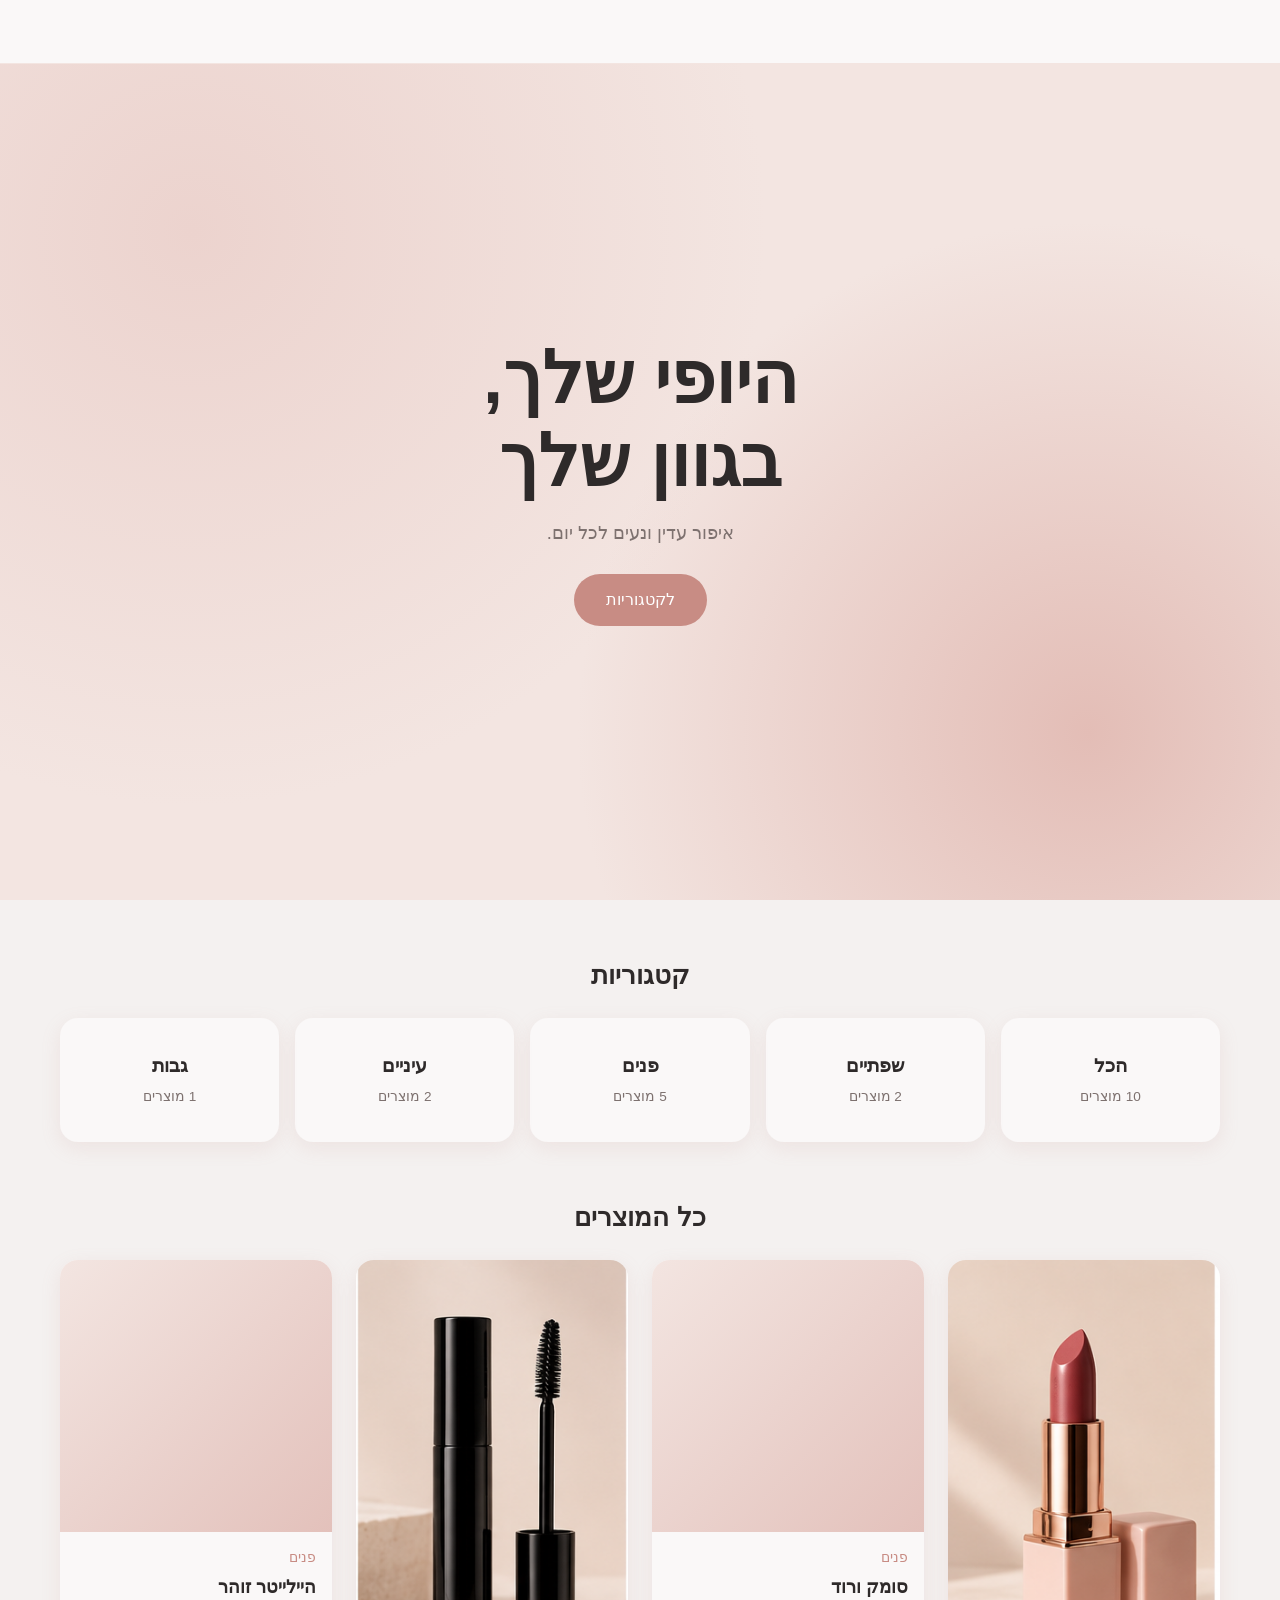
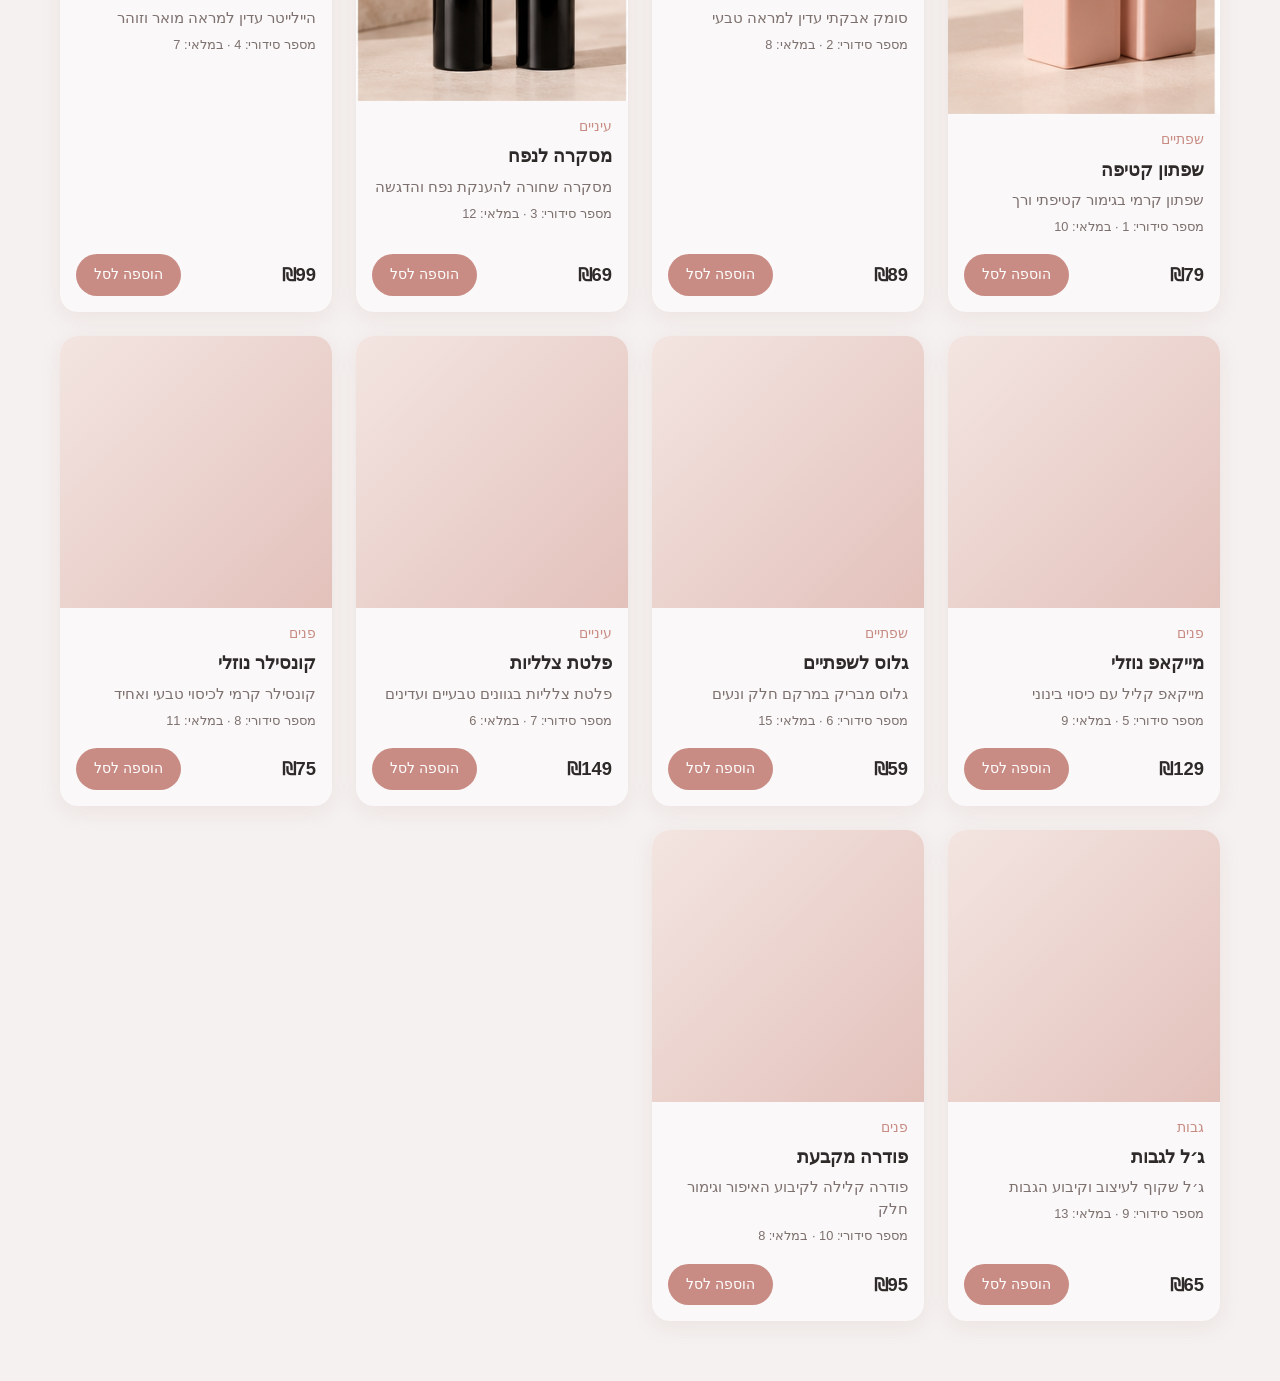
==== index.html @ 05d3154e "add home page" ====
<!DOCTYPE html>
<html lang="he" dir="rtl">
<head>
  <meta charset="UTF-8">
  <meta name="viewport" content="width=device-width, initial-scale=1">
  <title>חנות האיפור</title>
  <link rel="stylesheet" href="style.css">
</head>
<body>
  <!-- החלק העליון (header) הוא של מור – זה רק מקום שמור -->
  <header id="top-bar"></header>

  <!-- מסך הפתיחה: תופס את כל המסך בכניסה -->
  <section class="hero">
    <div class="hero-text">
      <h1>היופי שלך,<br>בגוון שלך</h1>
      <p>איפור עדין ונעים לכל יום.</p>
      <a href="#categories" class="hero-btn">לקטגוריות</a>
    </div>
  </section>

  <main>
    <!-- הקטגוריות נוצרות אוטומטית מהמוצרים ב-data.js -->
    <section id="categories">
      <h2 class="section-title">קטגוריות</h2>
      <div id="category-list" class="categories"></div>
    </section>

    <section id="shop">
      <h2 class="section-title" id="shop-title">כל המוצרים</h2>
      <div id="products" class="grid"></div>
    </section>
  </main>

  <script src="data.js"></script>
  <script src="catalog.js"></script>
</body>
</html>
---- style.css ----
:root {
  --bg: #f4f1f0;
  --card: #faf8f8;
  --pink-soft: #f3e5e1;
  --pink: #e3c1bb;
  --pink-deep: #c88c84;
  --text: #2e2a2a;
  --muted: #7d716f;
}

* { box-sizing: border-box; }

body {
  margin: 0;
  background: var(--bg);
  color: var(--text);
  font-family: "Segoe UI", Tahoma, sans-serif;
  line-height: 1.5;
}

#top-bar { min-height: 64px; background: var(--card); border-bottom: 1px solid var(--pink-soft); }

main { max-width: 1200px; margin: 0 auto; padding: 0 20px 60px; }


.grid {
  display: grid;
  grid-template-columns: repeat(auto-fill, minmax(240px, 1fr));
  gap: 24px;
}

.card {
  background: var(--card);
  border-radius: 18px;
  overflow: hidden;
  display: flex;
  flex-direction: column;
  box-shadow: 0 6px 20px rgba(200, 140, 132, 0.14);
}

.card-image {
  aspect-ratio: 1 / 1;
  background: var(--pink-soft);
}
.card-image img { width: 100%; height: 100%; object-fit: cover; display: block; }
.card-image.no-image { background: linear-gradient(135deg, var(--pink-soft), var(--pink)); }

.card-body { padding: 16px; display: flex; flex-direction: column; gap: 6px; flex: 1; }
.category { color: var(--pink-deep); font-size: 0.85rem; }
.card h2 { font-size: 1.1rem; margin: 0; font-weight: 600; }
.description { margin: 0; color: var(--muted); font-size: 0.92rem; }
.meta { margin: 0; color: var(--muted); font-size: 0.8rem; }

.card-footer {
  margin-top: auto;
  padding-top: 12px;
  display: flex;
  align-items: center;
  justify-content: space-between;
  gap: 8px;
}
.price { font-size: 1.15rem; font-weight: 600; }

.add-btn {
  background: var(--pink-deep);
  color: #fff;
  border: none;
  border-radius: 999px;
  padding: 10px 18px;
  font: inherit;
  font-size: 0.9rem;
  cursor: pointer;
  transition: background 0.2s;
}
.add-btn:hover { background: #b57a72; }
.add-btn:focus-visible { outline: 3px solid var(--pink); outline-offset: 2px; }

html { scroll-behavior: smooth; }

/* מסך פתיחה */
.hero {
  min-height: calc(100svh - 64px);
  display: flex;
  align-items: center;
  justify-content: center;
  text-align: center;
  padding: 40px 20px;
  background:
    radial-gradient(circle at 15% 20%, #ecd3ce 0, transparent 45%),
    radial-gradient(circle at 85% 80%, #e3bdb6 0, transparent 40%),
    var(--pink-soft);
}
.hero h1 { font-size: clamp(2.4rem, 7vw, 4.5rem); font-weight: 600; line-height: 1.15; margin: 0 0 16px; }
.hero p { color: var(--muted); font-size: 1.15rem; margin: 0 0 28px; }
.hero-btn {
  display: inline-block;
  background: var(--pink-deep);
  color: #fff;
  text-decoration: none;
  padding: 14px 32px;
  border-radius: 999px;
  transition: background 0.2s;
}
.hero-btn:hover { background: #b57a72; }
.hero-btn:focus-visible { outline: 3px solid var(--pink); outline-offset: 3px; }

/* קטגוריות */
.section-title { font-size: 1.6rem; font-weight: 600; text-align: center; margin: 56px 0 24px; }

.categories {
  display: grid;
  grid-template-columns: repeat(auto-fit, minmax(150px, 1fr));
  gap: 16px;
}
.category-tile {
  font: inherit;
  color: var(--text);
  background: var(--card);
  border: 2px solid transparent;
  border-radius: 18px;
  padding: 32px 16px;
  cursor: pointer;
  display: flex;
  flex-direction: column;
  gap: 6px;
  align-items: center;
  box-shadow: 0 6px 20px rgba(200, 140, 132, 0.14);
  transition: border-color 0.2s;
}
.category-tile:hover, .category-tile.active { border-color: var(--pink); }
.category-tile:focus-visible { outline: 3px solid var(--pink); outline-offset: 2px; }
.tile-name { font-size: 1.2rem; font-weight: 600; }
.tile-count { color: var(--muted); font-size: 0.85rem; }

#shop { scroll-margin-top: 16px; }

/* תנועה */
.hero-text { will-change: opacity, transform; }

.category-tile.reveal {
  opacity: 0;
  transform: translateY(28px);
  transition: opacity 0.6s ease, transform 0.6s ease, border-color 0.2s;
}
.category-tile.reveal.visible { opacity: 1; transform: none; }

@media (prefers-reduced-motion: reduce) {
  html { scroll-behavior: auto; }
}
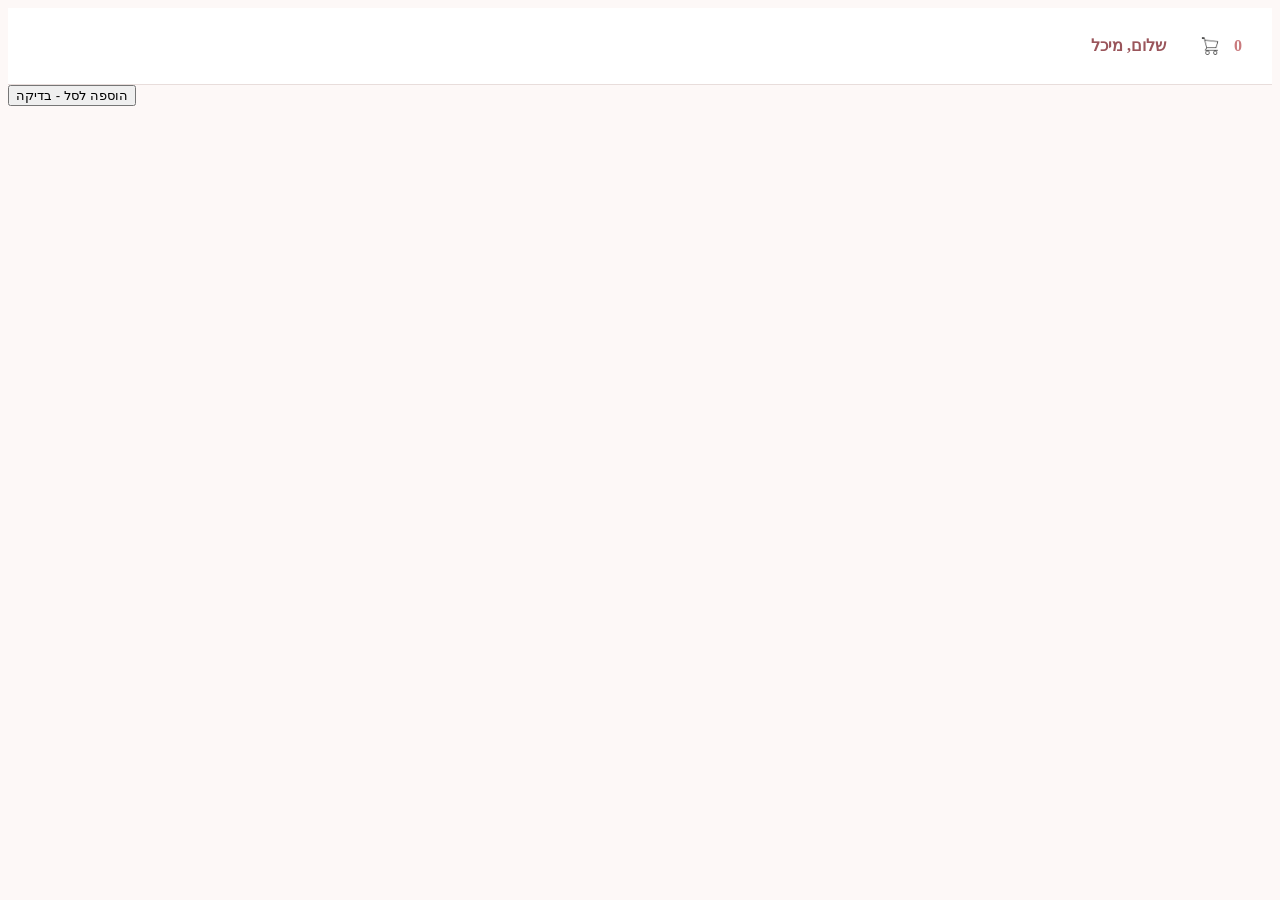
==== commit cb9f150a: "add cart functionality and header desing" ====
--- a/index.html
+++ b/index.html
@@ -1,38 +1,28 @@
 <!DOCTYPE html>
-<html lang="he" dir="rtl">
-<head>
-  <meta charset="UTF-8">
-  <meta name="viewport" content="width=device-width, initial-scale=1">
-  <title>חנות האיפור</title>
-  <link rel="stylesheet" href="style.css">
-</head>
-<body>
-  <!-- החלק העליון (header) הוא של מור – זה רק מקום שמור -->
-  <header id="top-bar"></header>
+<html lang="he">
+    <head>
+        <meta charset="UTF-8">
+        <title>Online shop</title>
+        <link rel="stylesheet" href="style.css">
+    </head>
 
-  <!-- מסך הפתיחה: תופס את כל המסך בכניסה -->
-  <section class="hero">
-    <div class="hero-text">
-      <h1>היופי שלך,<br>בגוון שלך</h1>
-      <p>איפור עדין ונעים לכל יום.</p>
-      <a href="#categories" class="hero-btn">לקטגוריות</a>
-    </div>
-  </section>
+    <body>
+        
+        <header class="top-header">
+            <div class="header-actions">
+            <h2 id="username"> שלום, מיכל </h2>
+            <a href="cart.html" class="cart-link">
+                <img src="cart-icon.png.JPG" alt="cart" class="cart-icon">
+            
+                <span id="cart-count">0</span>
 
-  <main>
-    <!-- הקטגוריות נוצרות אוטומטית מהמוצרים ב-data.js -->
-    <section id="categories">
-      <h2 class="section-title">קטגוריות</h2>
-      <div id="category-list" class="categories"></div>
-    </section>
-
-    <section id="shop">
-      <h2 class="section-title" id="shop-title">כל המוצרים</h2>
-      <div id="products" class="grid"></div>
-    </section>
-  </main>
-
-  <script src="data.js"></script>
-  <script src="catalog.js"></script>
-</body>
-</html>+            </a>
+            </div>
+        </header>
+        <button onclick="addToCart(1)">הוספה לסל - בדיקה </button>
+        <script src="data.js"></script>
+        <script src="products.js"></script>
+       
+    </body>
+   </html>
+   
--- a/style.css
+++ b/style.css
@@ -1,149 +1,40 @@
-:root {
-  --bg: #f4f1f0;
-  --card: #faf8f8;
-  --pink-soft: #f3e5e1;
-  --pink: #e3c1bb;
-  --pink-deep: #c88c84;
-  --text: #2e2a2a;
-  --muted: #7d716f;
+body {
+    background-color: #FDF8F7;
+    color: #3F3031;
+}
+.top-header {
+    background-color: #FFFFFF;
+    border-bottom: 1px solid #E8DDDB;
+    display: flex;
+    align-items: center;
+    padding: 15px 30px;
+    justify-content: flex-end;
+
 }
 
-* { box-sizing: border-box; }
+#username {
+    color: #9A555B;
+    font-size: 16px;
+}
+.cart-link {
+    color: #C97A7D;
+    text-decoration: none;
+    display: flex;
+    align-items: center;
+    gap: 5px;
+}
+.cart-icon {
+    width: 38px;
+    height: 38px;
+    object-fit: contain;
 
-body {
-  margin: 0;
-  background: var(--bg);
-  color: var(--text);
-  font-family: "Segoe UI", Tahoma, sans-serif;
-  line-height: 1.5;
 }
-
-#top-bar { min-height: 64px; background: var(--card); border-bottom: 1px solid var(--pink-soft); }
-
-main { max-width: 1200px; margin: 0 auto; padding: 0 20px 60px; }
-
-
-.grid {
-  display: grid;
-  grid-template-columns: repeat(auto-fill, minmax(240px, 1fr));
-  gap: 24px;
+#cart-count{
+    color: #C97A7D;
+    font-weight: bold;
 }
-
-.card {
-  background: var(--card);
-  border-radius: 18px;
-  overflow: hidden;
-  display: flex;
-  flex-direction: column;
-  box-shadow: 0 6px 20px rgba(200, 140, 132, 0.14);
-}
-
-.card-image {
-  aspect-ratio: 1 / 1;
-  background: var(--pink-soft);
-}
-.card-image img { width: 100%; height: 100%; object-fit: cover; display: block; }
-.card-image.no-image { background: linear-gradient(135deg, var(--pink-soft), var(--pink)); }
-
-.card-body { padding: 16px; display: flex; flex-direction: column; gap: 6px; flex: 1; }
-.category { color: var(--pink-deep); font-size: 0.85rem; }
-.card h2 { font-size: 1.1rem; margin: 0; font-weight: 600; }
-.description { margin: 0; color: var(--muted); font-size: 0.92rem; }
-.meta { margin: 0; color: var(--muted); font-size: 0.8rem; }
-
-.card-footer {
-  margin-top: auto;
-  padding-top: 12px;
-  display: flex;
-  align-items: center;
-  justify-content: space-between;
-  gap: 8px;
-}
-.price { font-size: 1.15rem; font-weight: 600; }
-
-.add-btn {
-  background: var(--pink-deep);
-  color: #fff;
-  border: none;
-  border-radius: 999px;
-  padding: 10px 18px;
-  font: inherit;
-  font-size: 0.9rem;
-  cursor: pointer;
-  transition: background 0.2s;
-}
-.add-btn:hover { background: #b57a72; }
-.add-btn:focus-visible { outline: 3px solid var(--pink); outline-offset: 2px; }
-
-html { scroll-behavior: smooth; }
-
-/* מסך פתיחה */
-.hero {
-  min-height: calc(100svh - 64px);
-  display: flex;
-  align-items: center;
-  justify-content: center;
-  text-align: center;
-  padding: 40px 20px;
-  background:
-    radial-gradient(circle at 15% 20%, #ecd3ce 0, transparent 45%),
-    radial-gradient(circle at 85% 80%, #e3bdb6 0, transparent 40%),
-    var(--pink-soft);
-}
-.hero h1 { font-size: clamp(2.4rem, 7vw, 4.5rem); font-weight: 600; line-height: 1.15; margin: 0 0 16px; }
-.hero p { color: var(--muted); font-size: 1.15rem; margin: 0 0 28px; }
-.hero-btn {
-  display: inline-block;
-  background: var(--pink-deep);
-  color: #fff;
-  text-decoration: none;
-  padding: 14px 32px;
-  border-radius: 999px;
-  transition: background 0.2s;
-}
-.hero-btn:hover { background: #b57a72; }
-.hero-btn:focus-visible { outline: 3px solid var(--pink); outline-offset: 3px; }
-
-/* קטגוריות */
-.section-title { font-size: 1.6rem; font-weight: 600; text-align: center; margin: 56px 0 24px; }
-
-.categories {
-  display: grid;
-  grid-template-columns: repeat(auto-fit, minmax(150px, 1fr));
-  gap: 16px;
-}
-.category-tile {
-  font: inherit;
-  color: var(--text);
-  background: var(--card);
-  border: 2px solid transparent;
-  border-radius: 18px;
-  padding: 32px 16px;
-  cursor: pointer;
-  display: flex;
-  flex-direction: column;
-  gap: 6px;
-  align-items: center;
-  box-shadow: 0 6px 20px rgba(200, 140, 132, 0.14);
-  transition: border-color 0.2s;
-}
-.category-tile:hover, .category-tile.active { border-color: var(--pink); }
-.category-tile:focus-visible { outline: 3px solid var(--pink); outline-offset: 2px; }
-.tile-name { font-size: 1.2rem; font-weight: 600; }
-.tile-count { color: var(--muted); font-size: 0.85rem; }
-
-#shop { scroll-margin-top: 16px; }
-
-/* תנועה */
-.hero-text { will-change: opacity, transform; }
-
-.category-tile.reveal {
-  opacity: 0;
-  transform: translateY(28px);
-  transition: opacity 0.6s ease, transform 0.6s ease, border-color 0.2s;
-}
-.category-tile.reveal.visible { opacity: 1; transform: none; }
-
-@media (prefers-reduced-motion: reduce) {
-  html { scroll-behavior: auto; }
+.header-actions {
+    display: flex;
+    align-items: center;
+    gap: 25px;
 }
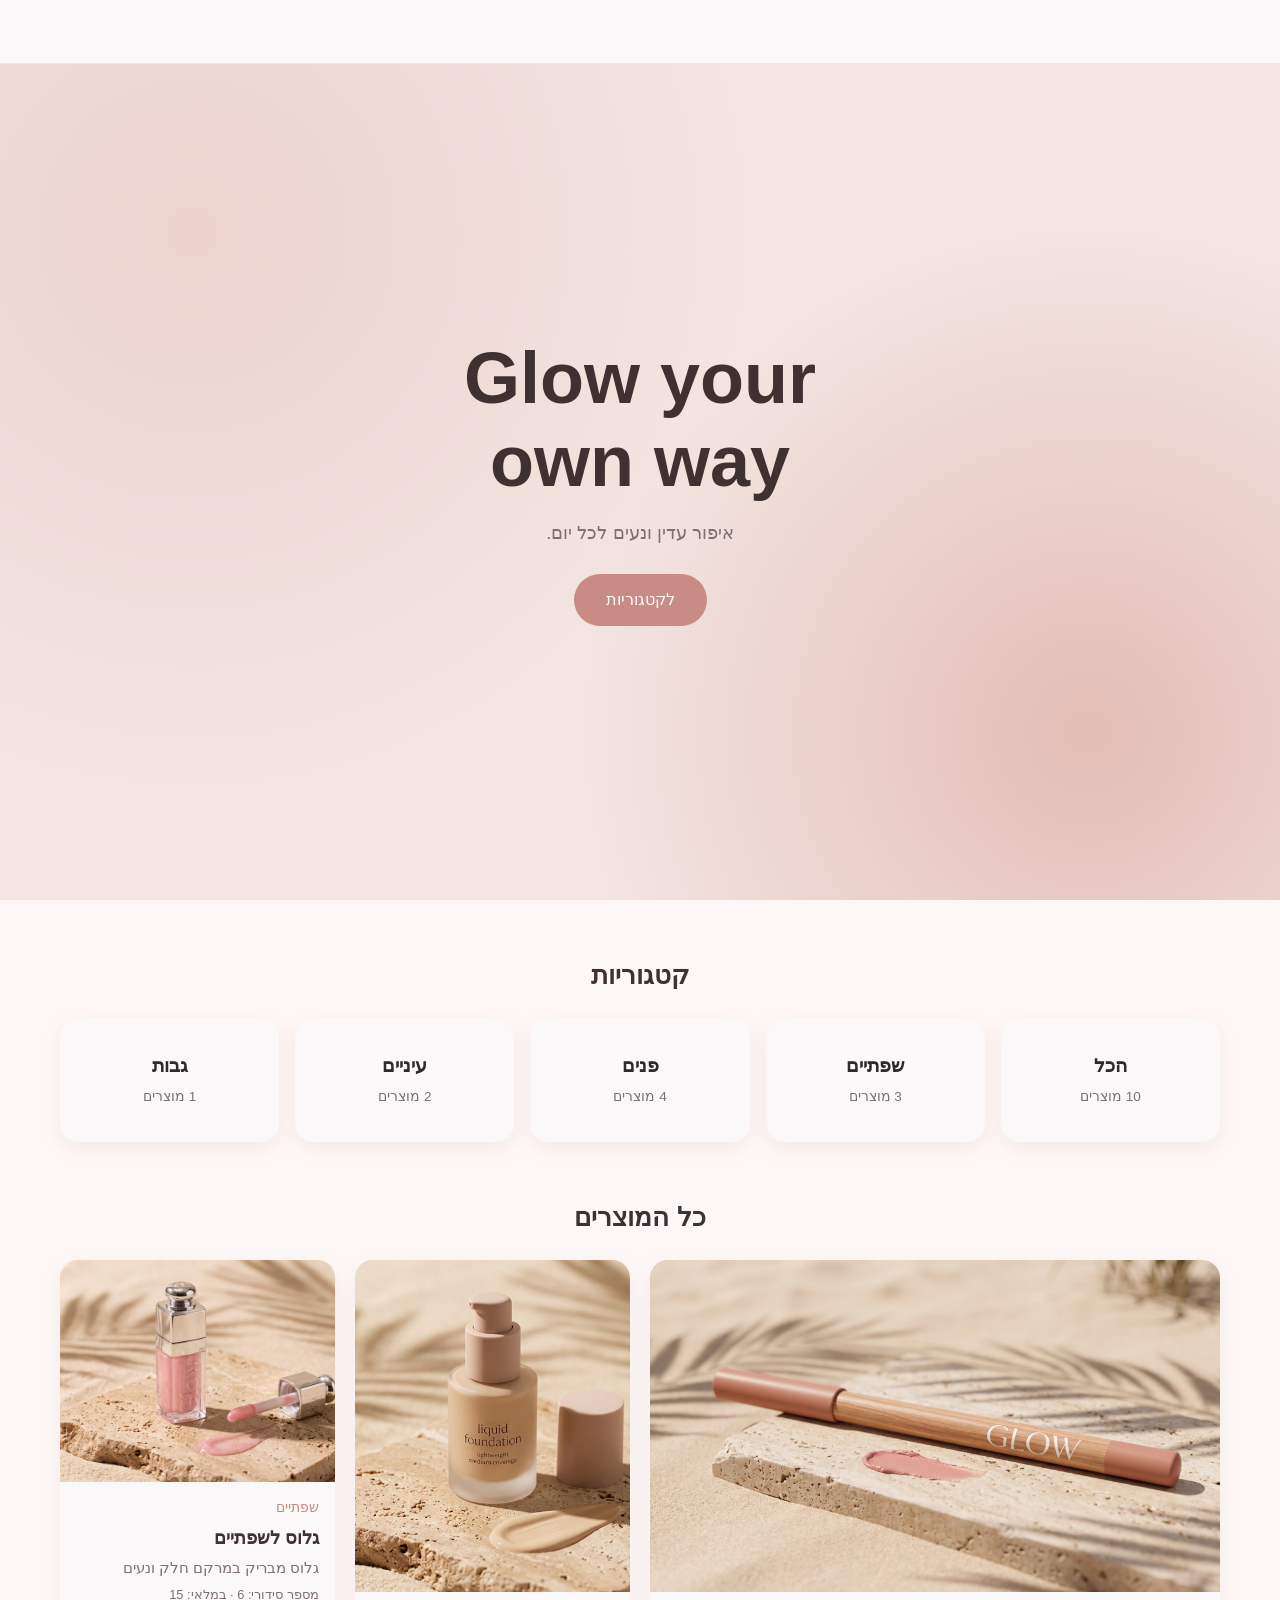
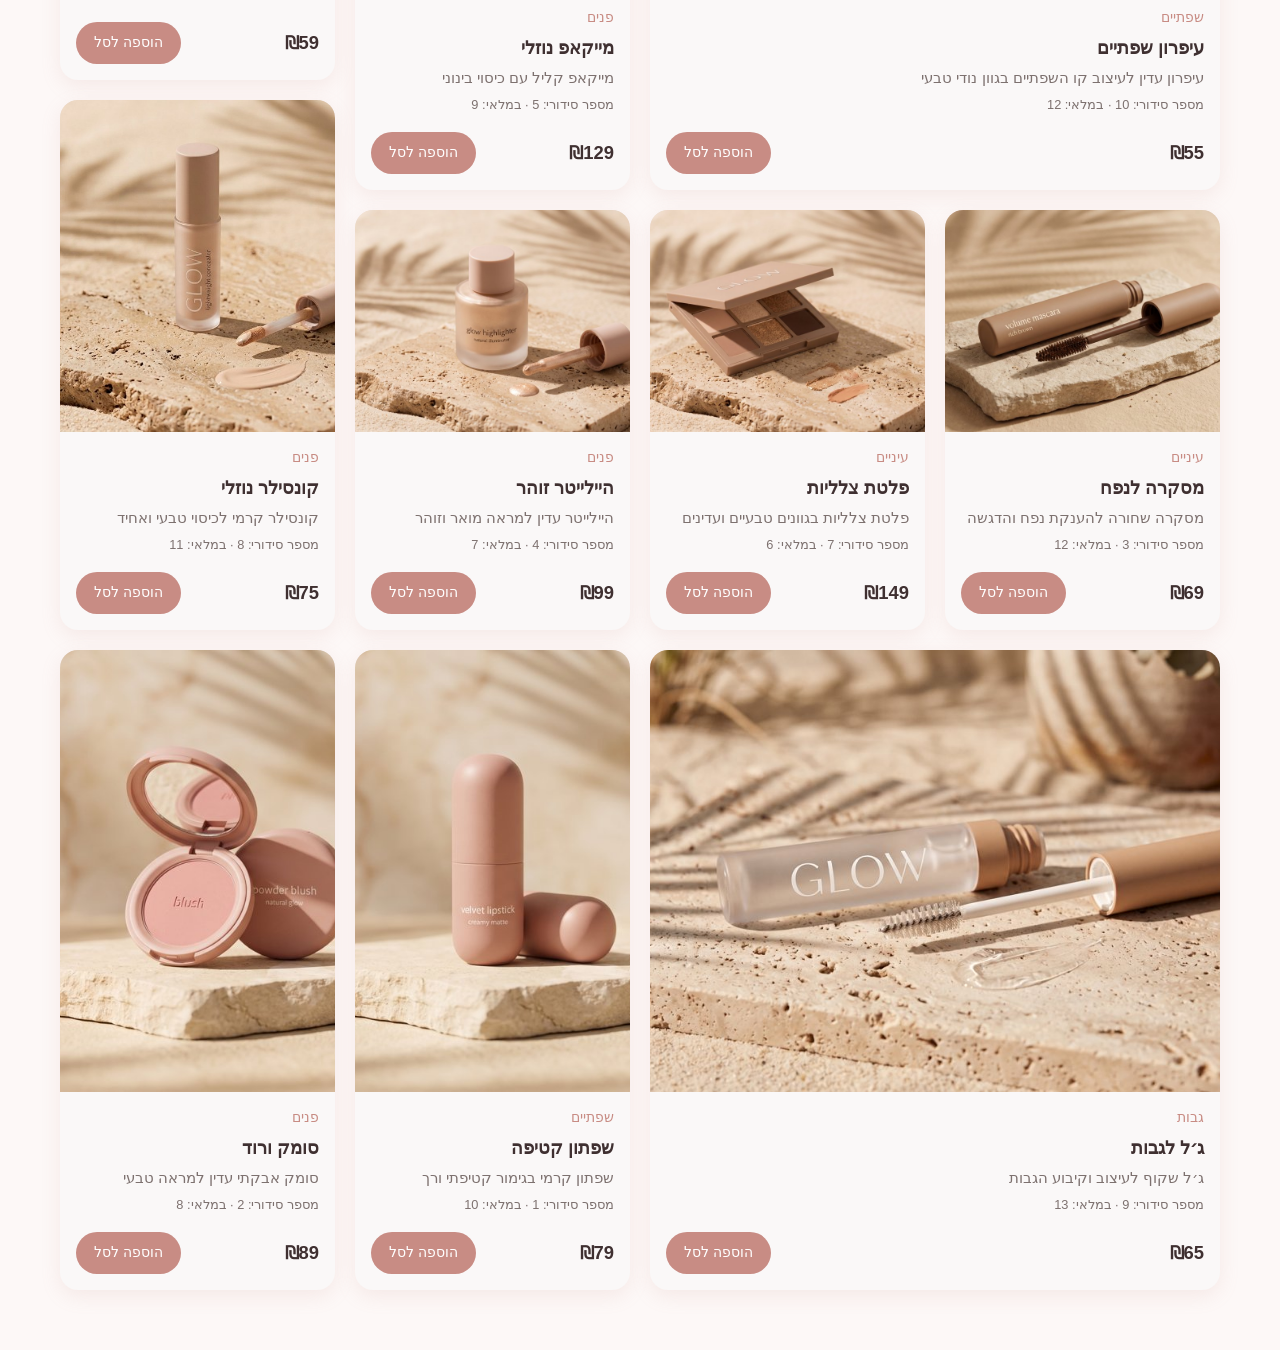
==== commit 43e43829: "shani" ====
--- a/index.html
+++ b/index.html
@@ -1,28 +1,38 @@
 <!DOCTYPE html>
-<html lang="he">
-    <head>
-        <meta charset="UTF-8">
-        <title>Online shop</title>
-        <link rel="stylesheet" href="style.css">
-    </head>
+<html lang="he" dir="rtl">
+<head>
+  <meta charset="UTF-8">
+  <meta name="viewport" content="width=device-width, initial-scale=1">
+  <title>חנות האיפור</title>
+  <link rel="stylesheet" href="style.css">
+</head>
+<body>
+  <!-- החלק העליון (header) הוא של מור – זה רק מקום שמור -->
+  <header id="top-bar"></header>
 
-    <body>
-        
-        <header class="top-header">
-            <div class="header-actions">
-            <h2 id="username"> שלום, מיכל </h2>
-            <a href="cart.html" class="cart-link">
-                <img src="cart-icon.png.JPG" alt="cart" class="cart-icon">
-            
-                <span id="cart-count">0</span>
+  <!-- מסך הפתיחה: תופס את כל המסך בכניסה -->
+  <section class="hero">
+    <div class="hero-text">
+      <h1 lang="en" dir="ltr">Glow your<br>own way</h1>
+      <p>איפור עדין ונעים לכל יום.</p>
+      <a href="#categories" class="hero-btn">לקטגוריות</a>
+    </div>
+  </section>
 
-            </a>
-            </div>
-        </header>
-        <button onclick="addToCart(1)">הוספה לסל - בדיקה </button>
-        <script src="data.js"></script>
-        <script src="products.js"></script>
-       
-    </body>
-   </html>
-   +  <main>
+    <!-- הקטגוריות נוצרות אוטומטית מהמוצרים ב-data.js -->
+    <section id="categories">
+      <h2 class="section-title">קטגוריות</h2>
+      <div id="category-list" class="categories"></div>
+    </section>
+
+    <section id="shop">
+      <h2 class="section-title" id="shop-title">כל המוצרים</h2>
+      <div id="products" class="grid"></div>
+    </section>
+  </main>
+
+  <script src="data.js"></script>
+  <script src="catalog.js"></script>
+</body>
+</html>
--- a/style.css
+++ b/style.css
@@ -1,3 +1,210 @@
+:root {
+  --bg: #f4f1f0;
+  --card: #faf8f8;
+  --pink-soft: #f3e5e1;
+  --pink: #e3c1bb;
+  --pink-deep: #c88c84;
+  --text: #2e2a2a;
+  --muted: #7d716f;
+}
+
+* { box-sizing: border-box; }
+
+body {
+  margin: 0;
+  background: var(--bg);
+  color: var(--text);
+  font-family: "Segoe UI", Tahoma, sans-serif;
+  line-height: 1.5;
+}
+
+#top-bar { min-height: 64px; background: var(--card); border-bottom: 1px solid var(--pink-soft); }
+
+main { max-width: 1200px; margin: 0 auto; padding: 0 20px 60px; }
+
+
+.grid {
+  display: grid;
+  grid-template-columns: repeat(auto-fill, minmax(240px, 1fr));
+  gap: 24px;
+}
+
+.card {
+  background: var(--card);
+  border-radius: 18px;
+  overflow: hidden;
+  display: flex;
+  flex-direction: column;
+  box-shadow: 0 6px 20px rgba(200, 140, 132, 0.14);
+}
+
+.card-image {
+  aspect-ratio: 1 / 1;
+  background: var(--pink-soft);
+}
+.card-image img { width: 100%; height: 100%; object-fit: cover; display: block; }
+.card-image.no-image { background: linear-gradient(135deg, var(--pink-soft), var(--pink)); }
+
+.card-body { padding: 16px; display: flex; flex-direction: column; gap: 6px; flex: 1; }
+.category { color: var(--pink-deep); font-size: 0.85rem; }
+.card h2 { font-size: 1.1rem; margin: 0; font-weight: 600; }
+.description { margin: 0; color: var(--muted); font-size: 0.92rem; }
+.meta { margin: 0; color: var(--muted); font-size: 0.8rem; }
+
+.card-footer {
+  margin-top: auto;
+  padding-top: 12px;
+  display: flex;
+  align-items: center;
+  justify-content: space-between;
+  gap: 8px;
+}
+.price { font-size: 1.15rem; font-weight: 600; }
+
+.add-btn {
+  background: var(--pink-deep);
+  color: #fff;
+  border: none;
+  border-radius: 999px;
+  padding: 10px 18px;
+  font: inherit;
+  font-size: 0.9rem;
+  cursor: pointer;
+  transition: background 0.2s;
+}
+.add-btn:hover { background: #b57a72; }
+.add-btn:focus-visible { outline: 3px solid var(--pink); outline-offset: 2px; }
+
+html { scroll-behavior: smooth; }
+
+/* מסך פתיחה */
+.hero {
+  min-height: calc(100svh - 64px);
+  display: flex;
+  align-items: center;
+  justify-content: center;
+  text-align: center;
+  padding: 40px 20px;
+  background:
+    radial-gradient(circle at 15% 20%, #ecd3ce 0, transparent 45%),
+    radial-gradient(circle at 85% 80%, #e3bdb6 0, transparent 40%),
+    var(--pink-soft);
+}
+.hero h1 { font-size: clamp(2.4rem, 7vw, 4.5rem); font-weight: 600; line-height: 1.15; margin: 0 0 16px; }
+.hero p { color: var(--muted); font-size: 1.15rem; margin: 0 0 28px; }
+.hero-btn {
+  display: inline-block;
+  background: var(--pink-deep);
+  color: #fff;
+  text-decoration: none;
+  padding: 14px 32px;
+  border-radius: 999px;
+  transition: background 0.2s;
+}
+.hero-btn:hover { background: #b57a72; }
+.hero-btn:focus-visible { outline: 3px solid var(--pink); outline-offset: 3px; }
+
+/* קטגוריות */
+.section-title { font-size: 1.6rem; font-weight: 600; text-align: center; margin: 56px 0 24px; }
+
+.categories {
+  display: grid;
+  grid-template-columns: repeat(auto-fit, minmax(150px, 1fr));
+  gap: 16px;
+}
+.category-tile {
+  font: inherit;
+  color: var(--text);
+  background: var(--card);
+  border: 2px solid transparent;
+  border-radius: 18px;
+  padding: 32px 16px;
+  cursor: pointer;
+  display: flex;
+  flex-direction: column;
+  gap: 6px;
+  align-items: center;
+  box-shadow: 0 6px 20px rgba(200, 140, 132, 0.14);
+  transition: border-color 0.2s;
+}
+.category-tile:hover, .category-tile.active { border-color: var(--pink); }
+.category-tile:focus-visible { outline: 3px solid var(--pink); outline-offset: 2px; }
+.tile-name { font-size: 1.2rem; font-weight: 600; }
+.tile-count { color: var(--muted); font-size: 0.85rem; }
+
+#shop { scroll-margin-top: 16px; }
+
+/* תנועה */
+.hero-text { will-change: opacity, transform; }
+
+.category-tile.reveal {
+  opacity: 0;
+  transform: translateY(28px);
+  transition: opacity 0.6s ease, transform 0.6s ease, border-color 0.2s;
+}
+.category-tile.reveal.visible { opacity: 1; transform: none; }
+
+@media (prefers-reduced-motion: reduce) {
+  html { scroll-behavior: auto; }
+}
+
+/* החלפת תמונה במעבר עכבר */
+.card-image { position: relative; overflow: hidden; }
+.card-image .img-hover {
+  position: absolute;
+  inset: 0;
+  opacity: 0;
+  transition: opacity 0.4s ease;
+}
+.card:hover .img-hover,
+.card:focus-within .img-hover { opacity: 1; }
+
+@media (prefers-reduced-motion: reduce) {
+  .card-image .img-hover { transition: none; }
+}
+
+/* פריסה א-סימטרית: כל כרטיס בגובה תמונה אחר */
+.grid { display: block; column-width: 250px; column-gap: 24px; }
+.card { break-inside: avoid; margin-bottom: 24px; }
+.card:nth-child(3n+1) .card-image { aspect-ratio: 4 / 5; }
+.card:nth-child(3n+2) .card-image { aspect-ratio: 1 / 1; }
+.card:nth-child(3n)   .card-image { aspect-ratio: 5 / 4; }
+
+/* ---- תמונה מלאה בכל הכרטיס, בלי רקע מטושטש ---- */
+.card-image img { position: absolute; inset: 0; width: 100%; height: 100%; object-fit: cover; }
+.card-image .img-hover { object-position: 50% 35%; }
+
+/* מוצרים עם הרכב אופקי (מסקרה, גלוס, פלטה, ג'ל גבות, עיפרון): יחס רחב כדי שלא ייחתכו */
+.card[data-id="3"] .card-image,
+.card[data-id="6"] .card-image,
+.card[data-id="7"] .card-image,
+.card[data-id="9"] .card-image,
+.card[data-id="10"] .card-image { aspect-ratio: 16 / 10; }
+
+/* ---- פסיפס: ריבועים קטנים, אריחים גבוהים ומלבנים רחבים שמשלימים זה את זה ---- */
+@media (min-width: 900px) {
+  .grid.mosaic {
+    display: grid;
+    column-width: auto;
+    grid-template-columns: repeat(4, 1fr);
+    grid-auto-rows: 90px;
+    gap: 20px;
+  }
+  .grid.mosaic .card { margin: 0; height: 100%; }
+  .grid.mosaic .card .card-image { aspect-ratio: auto; flex: 1; min-height: 0; }
+  .grid.mosaic .card-body { flex: none; }
+
+  .grid.mosaic .card[data-id="10"] { grid-column: 1 / span 2; grid-row: 1 / span 5; }  /* עיפרון: רחב */
+  .grid.mosaic .card[data-id="9"]  { grid-column: 1 / span 2; grid-row: 10 / span 6; } /* ג'ל גבות: רחב */
+  .grid.mosaic .card[data-id="3"]  { grid-column: 1; grid-row: 6 / span 4; }           /* מסקרה: קטן */
+  .grid.mosaic .card[data-id="7"]  { grid-column: 2; grid-row: 6 / span 4; }           /* פלטה: קטן */
+  .grid.mosaic .card[data-id="5"]  { grid-column: 3; grid-row: 1 / span 5; }           /* מייקאפ: בינוני */
+  .grid.mosaic .card[data-id="4"]  { grid-column: 3; grid-row: 6 / span 4; }           /* היילייטר: קטן */
+  .grid.mosaic .card[data-id="1"]  { grid-column: 3; grid-row: 10 / span 6; }          /* שפתון: גבוה */
+  .grid.mosaic .card[data-id="6"]  { grid-column: 4; grid-row: 1 / span 4; }           /* גלוס: קטן */
+  .grid.mosaic .card[data-id="8"]  { grid-column: 4; grid-row: 5 / span 5; }           /* קונסילר: בינוני */
+  .grid.mosaic .card[data-id="2"]  { grid-column: 4; grid-row: 10 / span 6; }          /* סומק: גבוה */
+}
 body {
     background-color: #FDF8F7;
     color: #3F3031;
@@ -12,29 +219,3 @@
 
 }
 
-#username {
-    color: #9A555B;
-    font-size: 16px;
-}
-.cart-link {
-    color: #C97A7D;
-    text-decoration: none;
-    display: flex;
-    align-items: center;
-    gap: 5px;
-}
-.cart-icon {
-    width: 38px;
-    height: 38px;
-    object-fit: contain;
-
-}
-#cart-count{
-    color: #C97A7D;
-    font-weight: bold;
-}
-.header-actions {
-    display: flex;
-    align-items: center;
-    gap: 25px;
-}
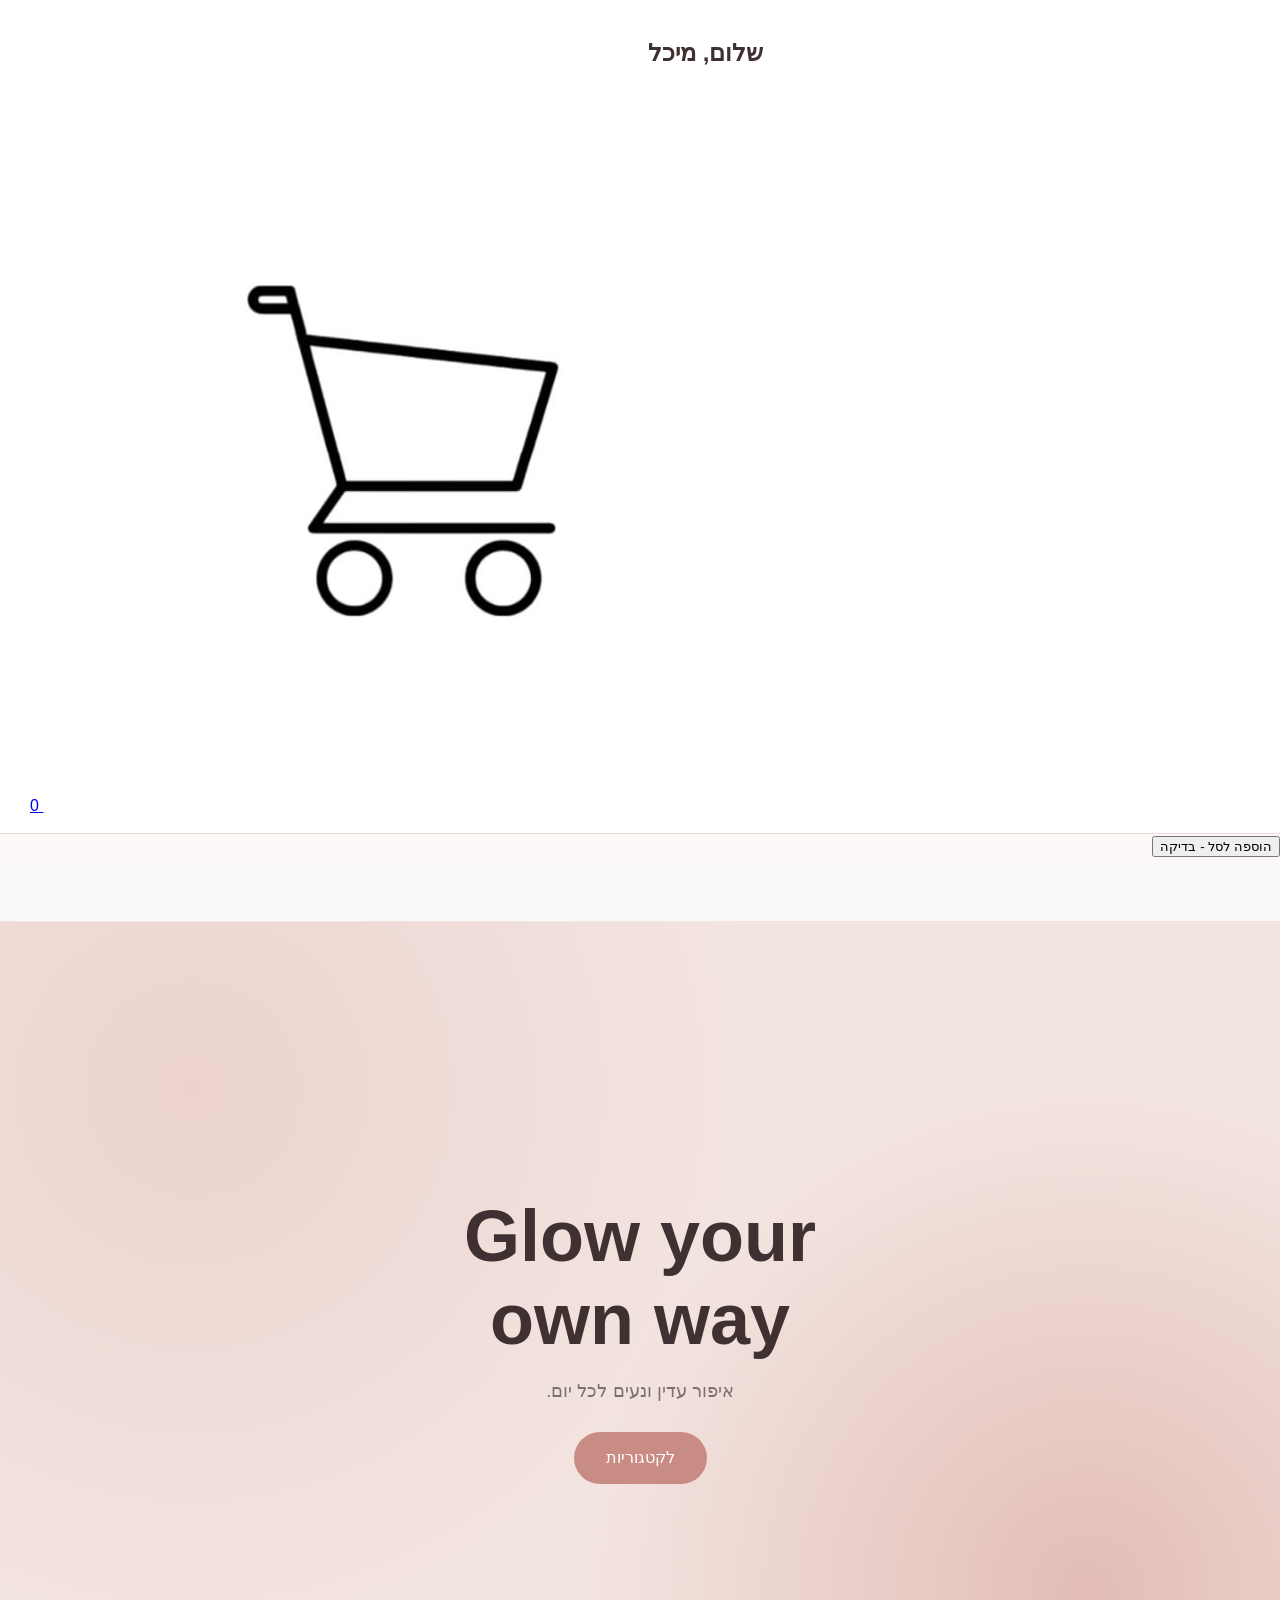
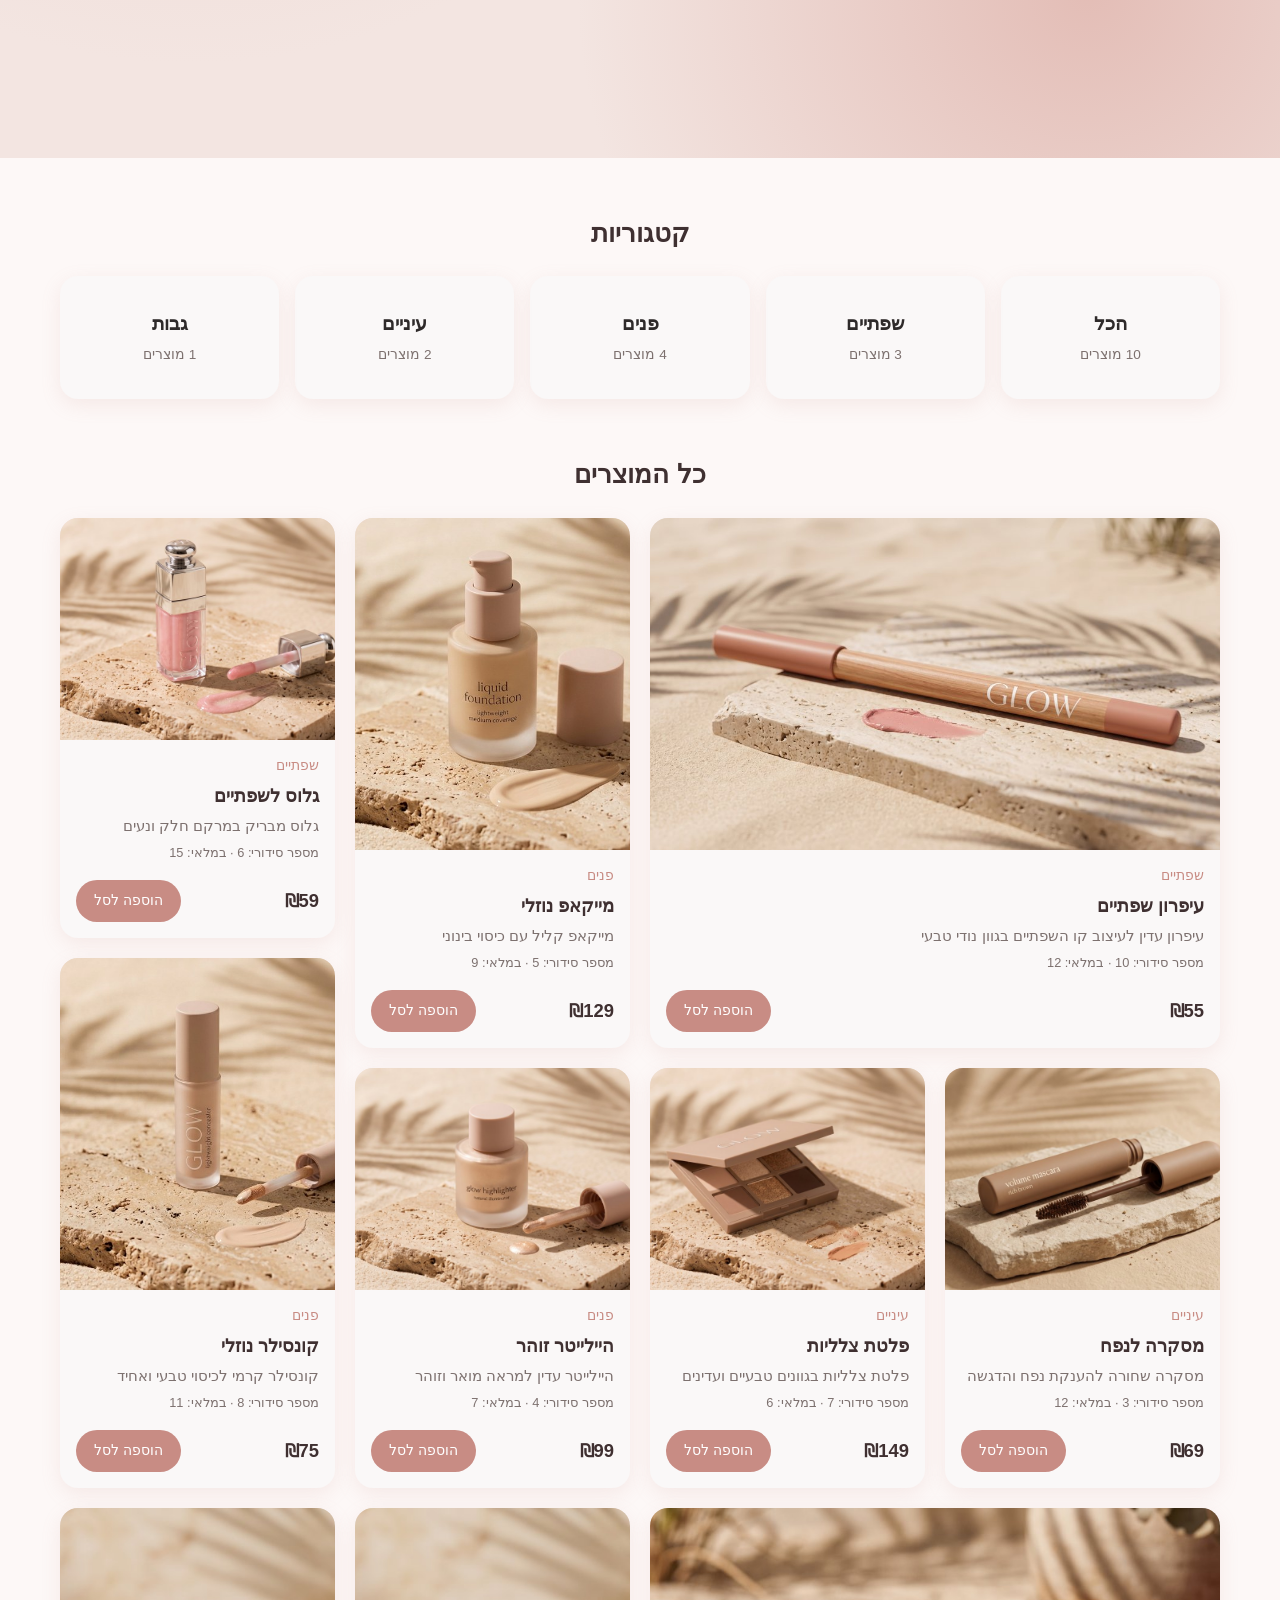
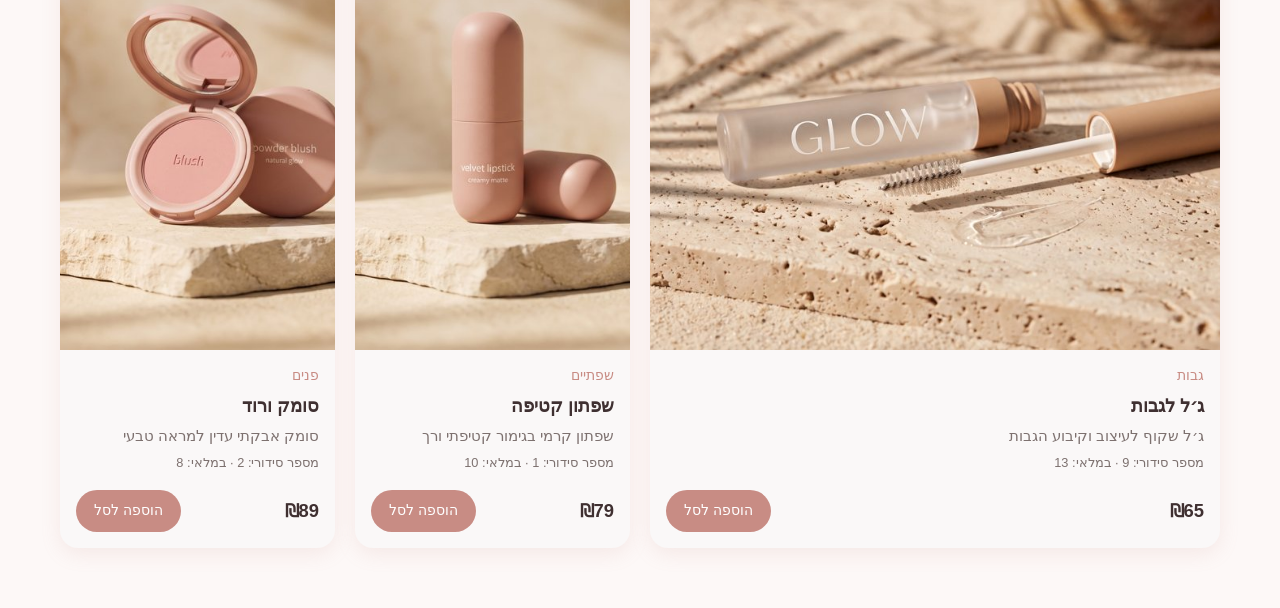
==== commit 286fc021: "catalog" ====
--- a/index.html
+++ b/index.html
@@ -7,7 +7,34 @@
   <link rel="stylesheet" href="style.css">
 </head>
 <body>
-  <!-- החלק העליון (header) הוא של מור – זה רק מקום שמור -->
+ <!DOCTYPE html>
+<html lang="he">
+    <head>
+        <meta charset="UTF-8">
+        <title>Online shop</title>
+        <link rel="stylesheet" href="style.css">
+    </head>
+
+    <body>
+        
+        <header class="top-header">
+            <div class="header-actions">
+            <h2 id="username"> שלום, מיכל </h2>
+            <a href="cart.html" class="cart-link">
+                <img src="cart-icon.png.JPG" alt="cart" class="cart-icon">
+            
+                <span id="cart-count">0</span>
+
+            </a>
+            </div>
+        </header>
+        <button onclick="addToCart(1)">הוספה לסל - בדיקה </button>
+        <script src="data.js"></script>
+        <script src="products.js"></script>
+       
+    </body>
+   </html>
+   
   <header id="top-bar"></header>
 
   <!-- מסך הפתיחה: תופס את כל המסך בכניסה -->
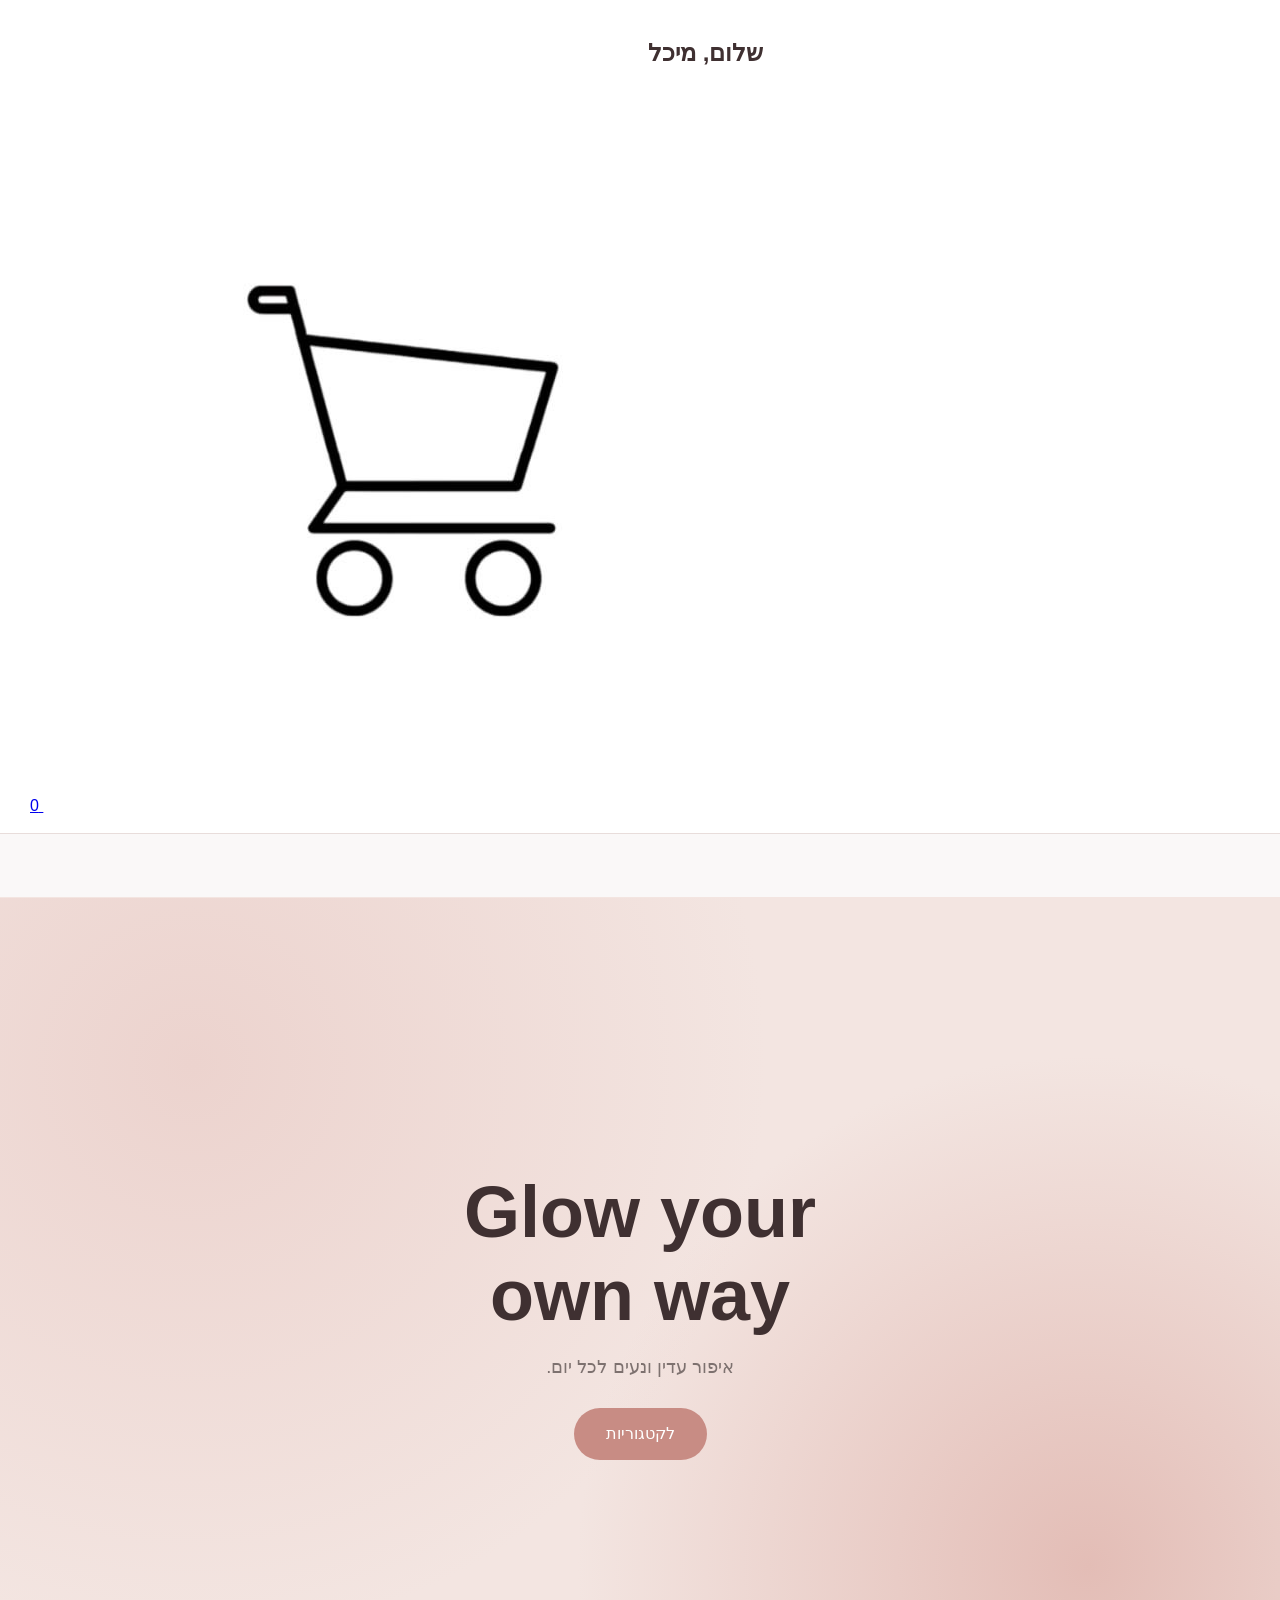
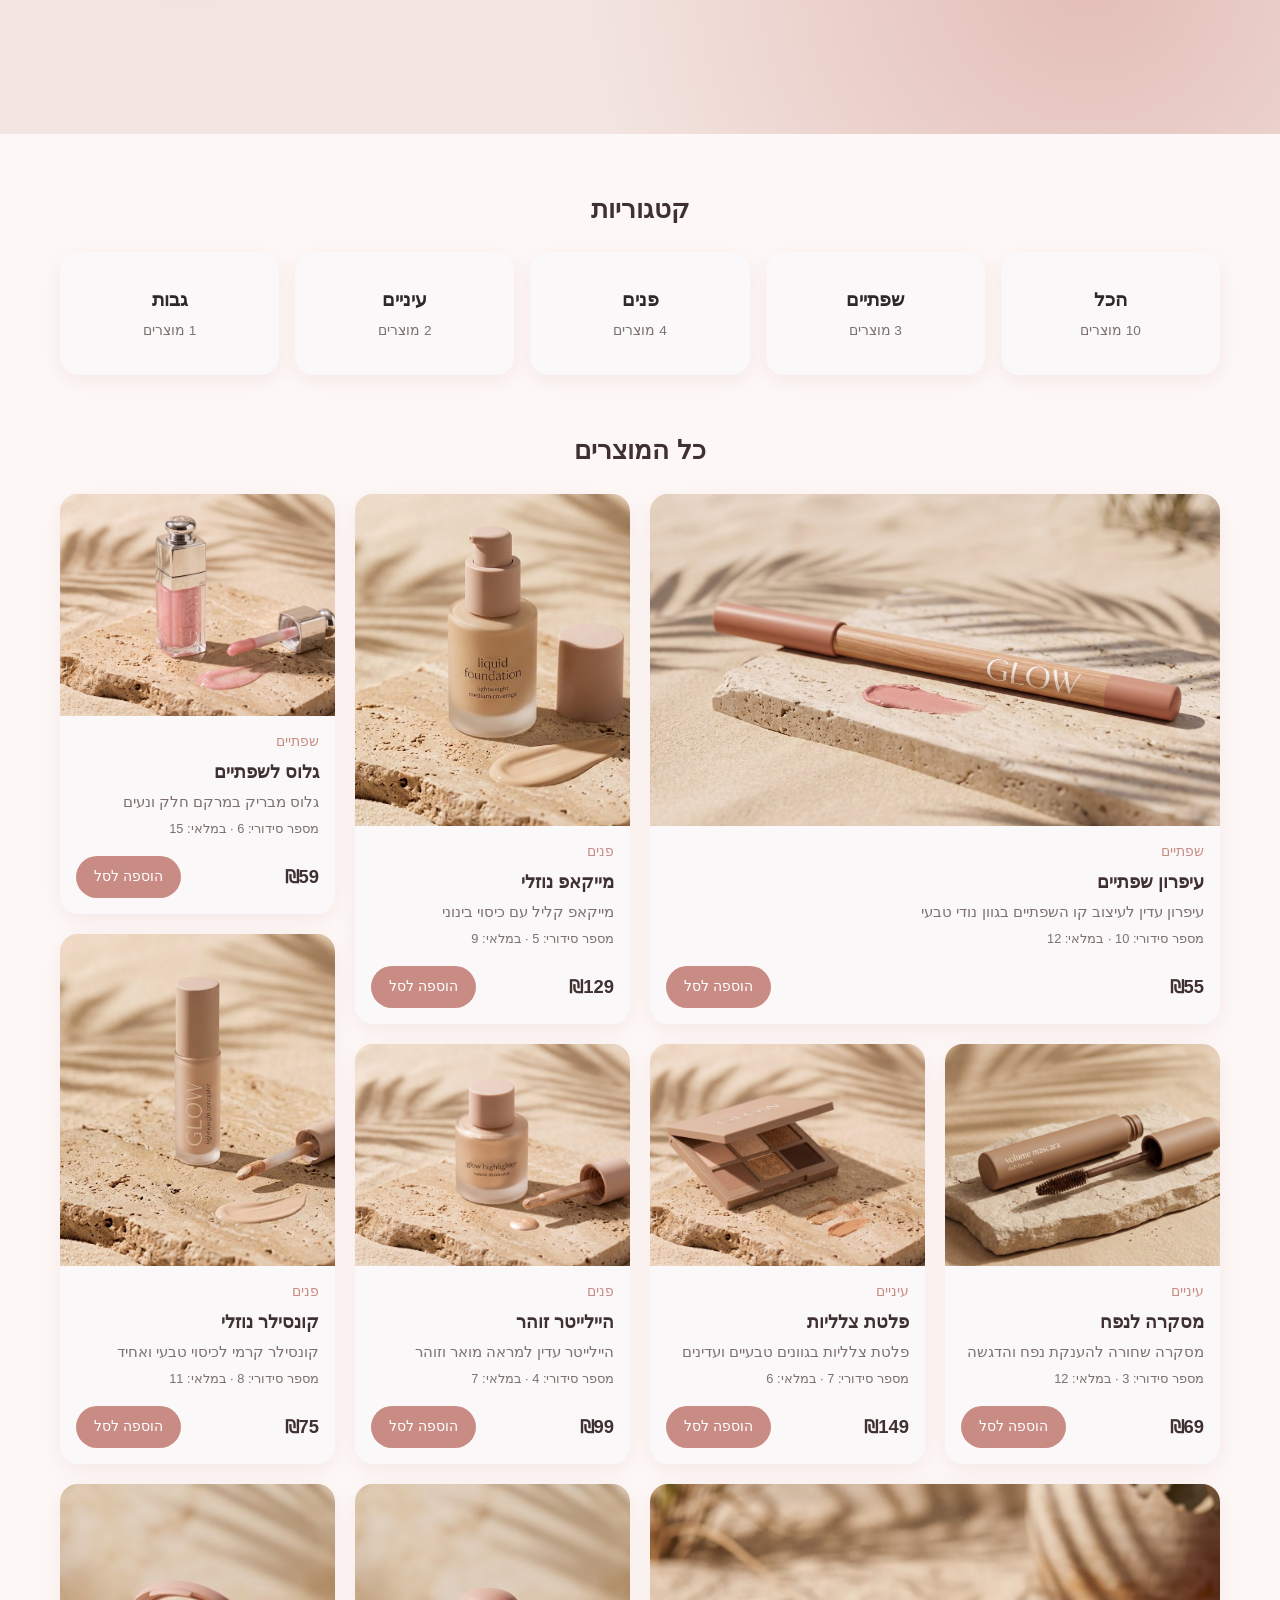
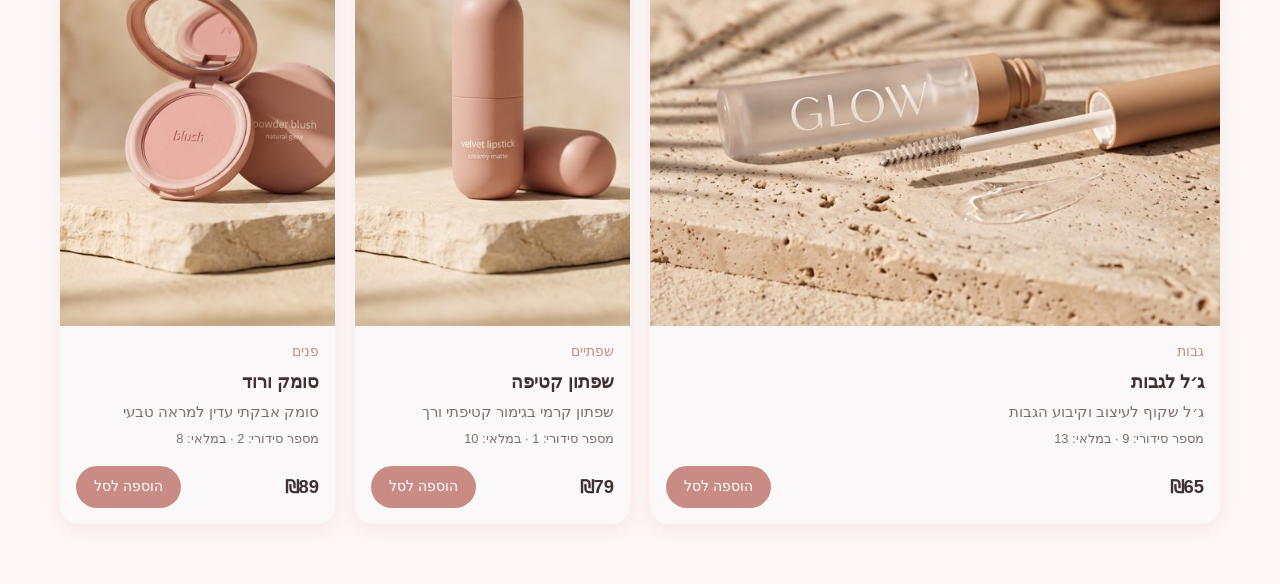
==== commit df768071: "change name file" ====
--- a/index.html
+++ b/index.html
@@ -28,7 +28,6 @@
             </a>
             </div>
         </header>
-        <button onclick="addToCart(1)">הוספה לסל - בדיקה </button>
         <script src="data.js"></script>
         <script src="products.js"></script>
        
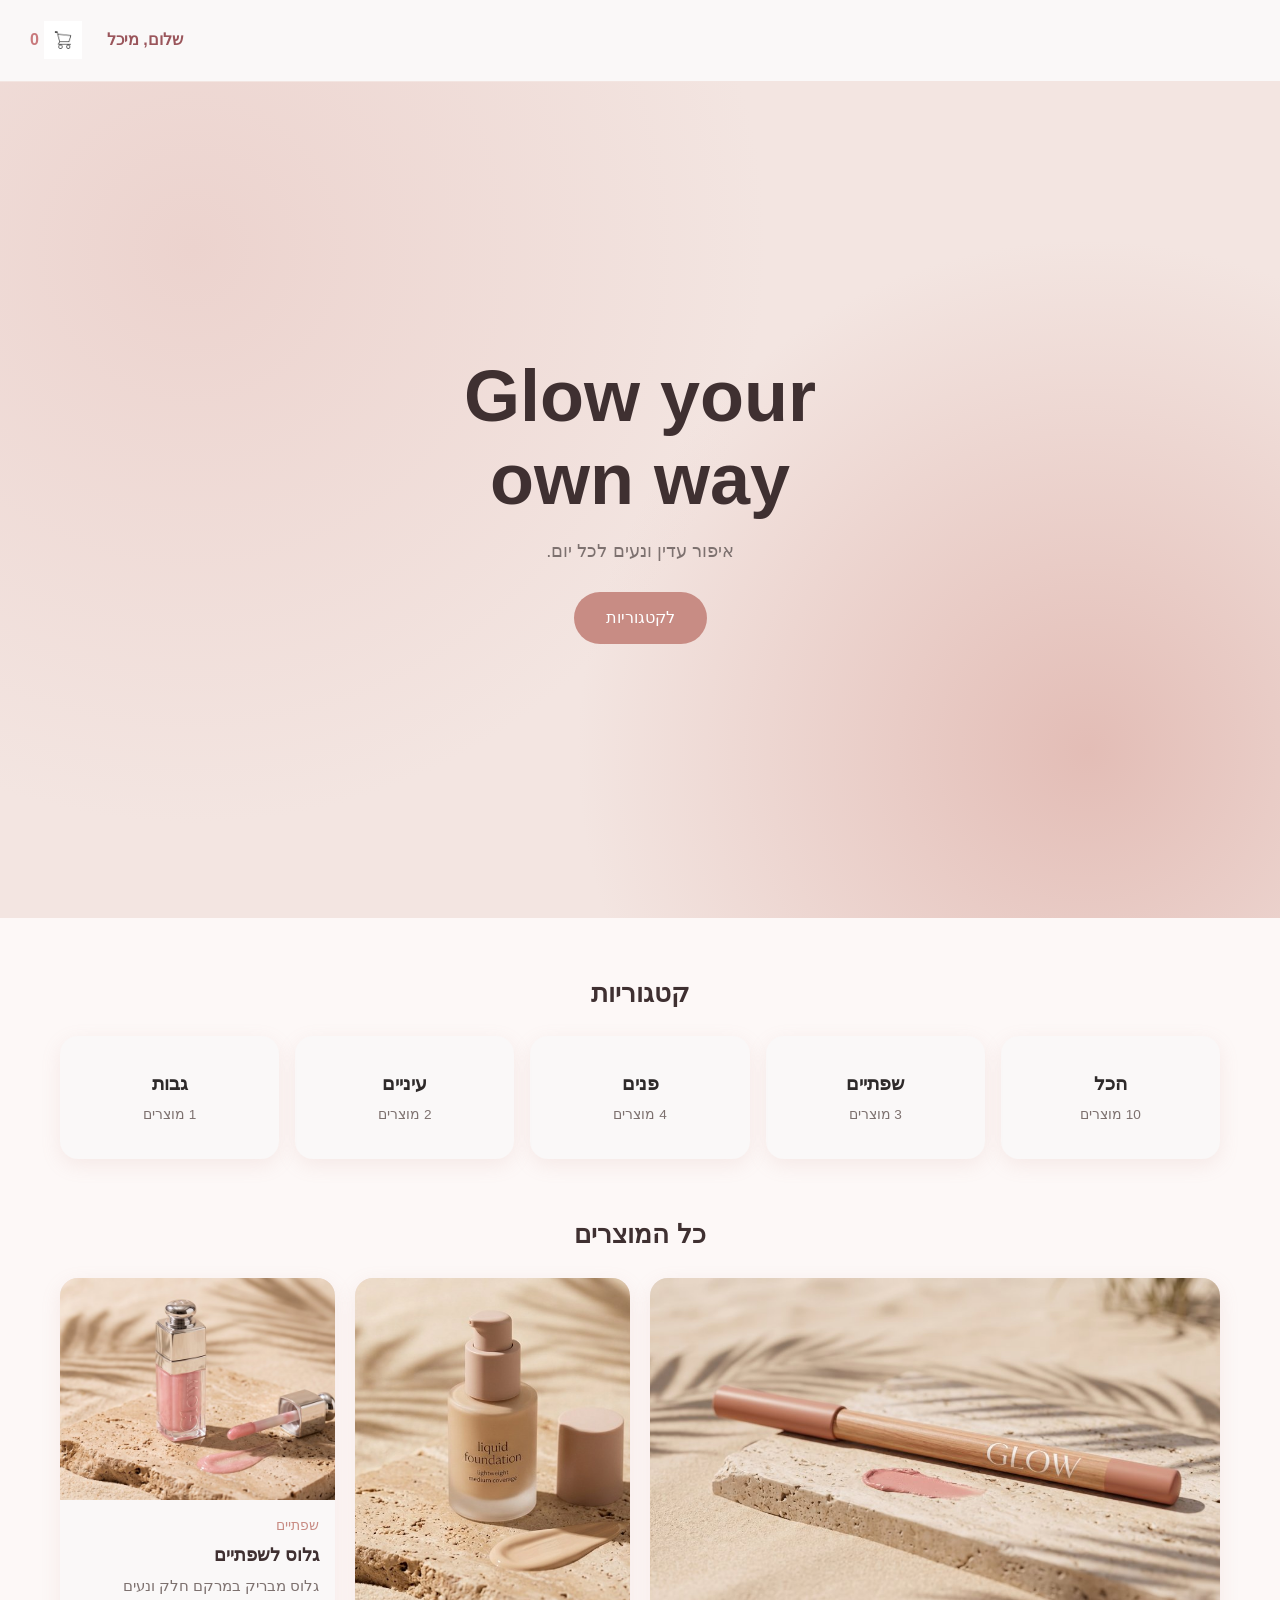
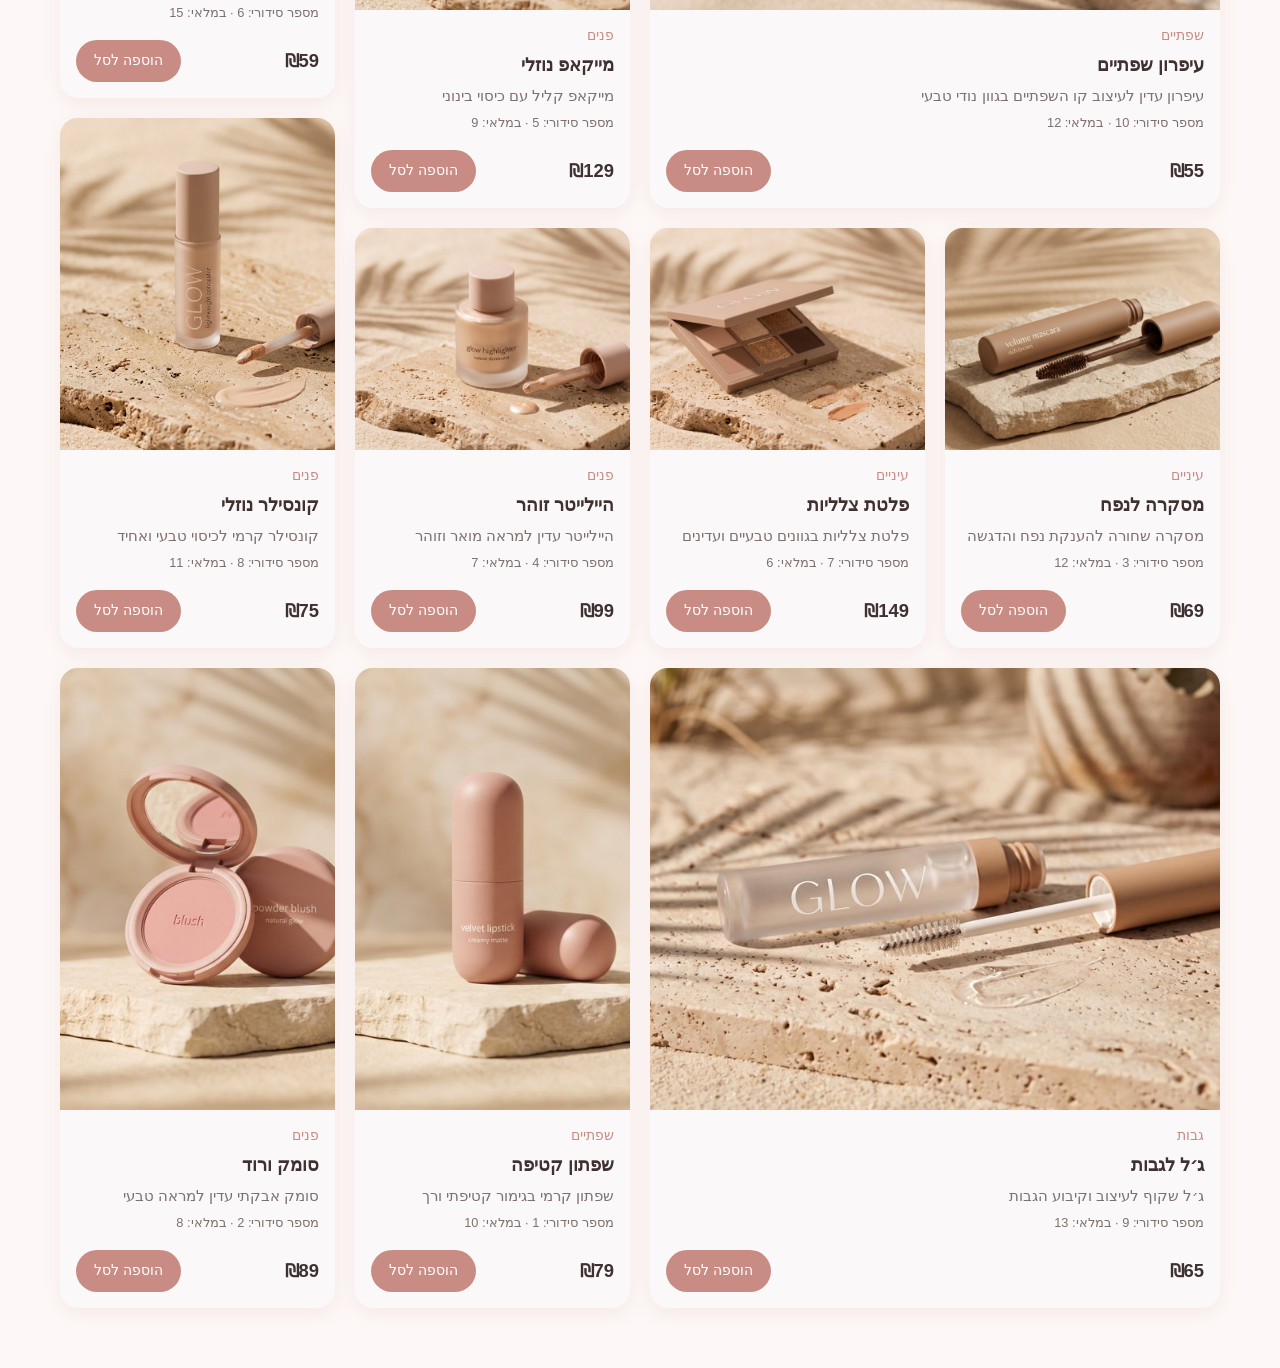
==== commit bac16657: "תיקון index" ====
--- a/index.html
+++ b/index.html
@@ -7,36 +7,17 @@
   <link rel="stylesheet" href="style.css">
 </head>
 <body>
- <!DOCTYPE html>
-<html lang="he">
-    <head>
-        <meta charset="UTF-8">
-        <title>Online shop</title>
-        <link rel="stylesheet" href="style.css">
-    </head>
+  <header id="top-bar" class="top-header">
+    <div class="header-actions">
+      <h2 id="username">שלום, מיכל</h2>
+      <a href="cart.html" class="cart-link">
+        <img src="cart-icon.png.jpt" alt="cart" class="cart-icon">
+        <span id="cart-count">0</span>
+      </a>
+    </div>
+  </header>
 
-    <body>
-        
-        <header class="top-header">
-            <div class="header-actions">
-            <h2 id="username"> שלום, מיכל </h2>
-            <a href="cart.html" class="cart-link">
-                <img src="cart-icon.png.JPG" alt="cart" class="cart-icon">
-            
-                <span id="cart-count">0</span>
-
-            </a>
-            </div>
-        </header>
-        <script src="data.js"></script>
-        <script src="products.js"></script>
-       
-    </body>
-   </html>
-   
-  <header id="top-bar"></header>
-
-  <!-- מסך הפתיחה: תופס את כל המסך בכניסה -->
+  <!-- מסך הפתיחה -->
   <section class="hero">
     <div class="hero-text">
       <h1 lang="en" dir="ltr">Glow your<br>own way</h1>
@@ -46,7 +27,6 @@
   </section>
 
   <main>
-    <!-- הקטגוריות נוצרות אוטומטית מהמוצרים ב-data.js -->
     <section id="categories">
       <h2 class="section-title">קטגוריות</h2>
       <div id="category-list" class="categories"></div>
@@ -58,7 +38,8 @@
     </section>
   </main>
 
-  <script src="data.js"></script>
-  <script src="catalog.js"></script>
+ <script src="data.js"></script>
+<script src="products.js"></script>
+<script src="catalog.js"></script>
 </body>
 </html>
--- a/style.css
+++ b/style.css
@@ -16,6 +16,44 @@
   color: var(--text);
   font-family: "Segoe UI", Tahoma, sans-serif;
   line-height: 1.5;
+   background-color: #FDF8F7;
+    color: #3F3031;
+}
+.top-header {
+    background-color: #FFFFFF;
+    border-bottom: 1px solid #E8DDDB;
+    display: flex;
+    align-items: center;
+    padding: 15px 30px;
+    justify-content: flex-end;
+
+}
+
+#username {
+    color: #9A555B;
+    font-size: 16px;
+}
+.cart-link {
+    color: #C97A7D;
+    text-decoration: none;
+    display: flex;
+    align-items: center;
+    gap: 5px;
+}
+.cart-icon {
+    width: 38px;
+    height: 38px;
+    object-fit: contain;
+
+}
+#cart-count{
+    color: #C97A7D;
+    font-weight: bold;
+}
+.header-actions {
+    display: flex;
+    align-items: center;
+    gap: 25px;
 }
 
 #top-bar { min-height: 64px; background: var(--card); border-bottom: 1px solid var(--pink-soft); }
@@ -205,17 +243,3 @@
   .grid.mosaic .card[data-id="8"]  { grid-column: 4; grid-row: 5 / span 5; }           /* קונסילר: בינוני */
   .grid.mosaic .card[data-id="2"]  { grid-column: 4; grid-row: 10 / span 6; }          /* סומק: גבוה */
 }
-body {
-    background-color: #FDF8F7;
-    color: #3F3031;
-}
-.top-header {
-    background-color: #FFFFFF;
-    border-bottom: 1px solid #E8DDDB;
-    display: flex;
-    align-items: center;
-    padding: 15px 30px;
-    justify-content: flex-end;
-
-}
-
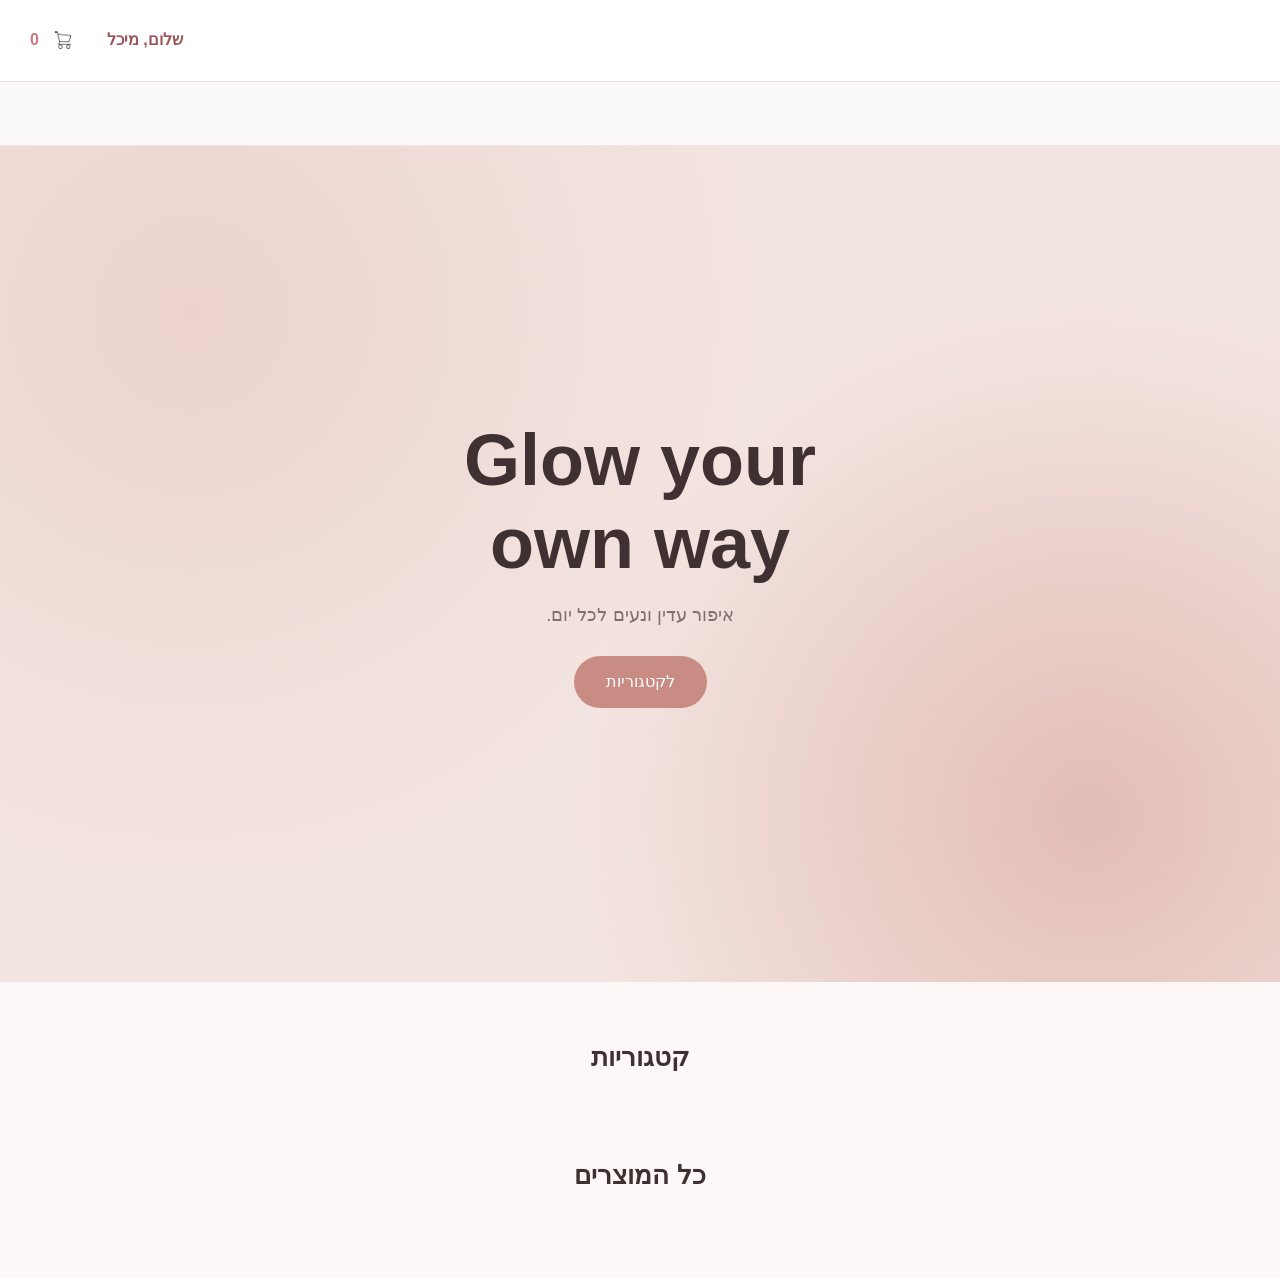
==== commit 778b5166: "Merge pull request #10 from tg14102005-a11y/CartPage-updates Cart page updates" ====
--- a/index.html
+++ b/index.html
@@ -7,17 +7,36 @@
   <link rel="stylesheet" href="style.css">
 </head>
 <body>
-  <header id="top-bar" class="top-header">
-    <div class="header-actions">
-      <h2 id="username">שלום, מיכל</h2>
-      <a href="cart.html" class="cart-link">
-        <img src="cart-icon.png.jpt" alt="cart" class="cart-icon">
-        <span id="cart-count">0</span>
-      </a>
-    </div>
-  </header>
+ <!DOCTYPE html>
+<html lang="he">
+    <head>
+        <meta charset="UTF-8">
+        <title>Online shop</title>
+        <link rel="stylesheet" href="style.css">
+    </head>
 
-  <!-- מסך הפתיחה -->
+    <body>
+        
+        <header class="top-header">
+            <div class="header-actions">
+            <h2 id="username"> שלום, מיכל </h2>
+            <a href="cart.html" class="cart-link">
+                <img src="cart-icon.png.JPG" alt="cart" class="cart-icon">
+            
+                <span id="cart-count">0</span>
+
+            </a>
+            </div>
+        </header>
+        <script src="data.js"></script>
+        <script src="products.js"></script>
+       
+    </body>
+   </html>
+   
+  <header id="top-bar"></header>
+
+  <!-- מסך הפתיחה: תופס את כל המסך בכניסה -->
   <section class="hero">
     <div class="hero-text">
       <h1 lang="en" dir="ltr">Glow your<br>own way</h1>
@@ -27,6 +46,7 @@
   </section>
 
   <main>
+    <!-- הקטגוריות נוצרות אוטומטית מהמוצרים ב-data.js -->
     <section id="categories">
       <h2 class="section-title">קטגוריות</h2>
       <div id="category-list" class="categories"></div>
@@ -38,8 +58,7 @@
     </section>
   </main>
 
- <script src="data.js"></script>
-<script src="products.js"></script>
-<script src="catalog.js"></script>
+  <script src="data.js"></script>
+  <script src="catalog.js"></script>
 </body>
 </html>
--- a/style.css
+++ b/style.css
@@ -16,44 +16,6 @@
   color: var(--text);
   font-family: "Segoe UI", Tahoma, sans-serif;
   line-height: 1.5;
-   background-color: #FDF8F7;
-    color: #3F3031;
-}
-.top-header {
-    background-color: #FFFFFF;
-    border-bottom: 1px solid #E8DDDB;
-    display: flex;
-    align-items: center;
-    padding: 15px 30px;
-    justify-content: flex-end;
-
-}
-
-#username {
-    color: #9A555B;
-    font-size: 16px;
-}
-.cart-link {
-    color: #C97A7D;
-    text-decoration: none;
-    display: flex;
-    align-items: center;
-    gap: 5px;
-}
-.cart-icon {
-    width: 38px;
-    height: 38px;
-    object-fit: contain;
-
-}
-#cart-count{
-    color: #C97A7D;
-    font-weight: bold;
-}
-.header-actions {
-    display: flex;
-    align-items: center;
-    gap: 25px;
 }
 
 #top-bar { min-height: 64px; background: var(--card); border-bottom: 1px solid var(--pink-soft); }
@@ -243,3 +205,57 @@
   .grid.mosaic .card[data-id="8"]  { grid-column: 4; grid-row: 5 / span 5; }           /* קונסילר: בינוני */
   .grid.mosaic .card[data-id="2"]  { grid-column: 4; grid-row: 10 / span 6; }          /* סומק: גבוה */
 }
+body {
+    background-color: #FDF8F7;
+    color: #3F3031;
+}
+.top-header {
+    background-color: #FFFFFF;
+    border-bottom: 1px solid #E8DDDB;
+    display: flex;
+    align-items: center;
+    padding: 15px 30px;
+    justify-content: flex-end;
+
+}
+body {
+    background-color: #FDF8F7;
+    color: #3F3031;
+}
+.top-header {
+    background-color: #FFFFFF;
+    border-bottom: 1px solid #E8DDDB;
+    display: flex;
+    align-items: center;
+    padding: 15px 30px;
+    justify-content: flex-end;
+
+}
+
+#username {
+    color: #9A555B;
+    font-size: 16px;
+}
+.cart-link {
+    color: #C97A7D;
+    text-decoration: none;
+    display: flex;
+    align-items: center;
+    gap: 5px;
+}
+.cart-icon {
+    width: 38px;
+    height: 38px;
+    object-fit: contain;
+
+}
+#cart-count{
+    color: #C97A7D;
+    font-weight: bold;
+}
+.header-actions {
+    display: flex;
+    align-items: center;
+    gap: 25px;
+}
+
--- a/style.css
+++ b/style.css
@@ -16,44 +16,6 @@
   color: var(--text);
   font-family: "Segoe UI", Tahoma, sans-serif;
   line-height: 1.5;
-   background-color: #FDF8F7;
-    color: #3F3031;
-}
-.top-header {
-    background-color: #FFFFFF;
-    border-bottom: 1px solid #E8DDDB;
-    display: flex;
-    align-items: center;
-    padding: 15px 30px;
-    justify-content: flex-end;
-
-}
-
-#username {
-    color: #9A555B;
-    font-size: 16px;
-}
-.cart-link {
-    color: #C97A7D;
-    text-decoration: none;
-    display: flex;
-    align-items: center;
-    gap: 5px;
-}
-.cart-icon {
-    width: 38px;
-    height: 38px;
-    object-fit: contain;
-
-}
-#cart-count{
-    color: #C97A7D;
-    font-weight: bold;
-}
-.header-actions {
-    display: flex;
-    align-items: center;
-    gap: 25px;
 }
 
 #top-bar { min-height: 64px; background: var(--card); border-bottom: 1px solid var(--pink-soft); }
@@ -243,3 +205,57 @@
   .grid.mosaic .card[data-id="8"]  { grid-column: 4; grid-row: 5 / span 5; }           /* קונסילר: בינוני */
   .grid.mosaic .card[data-id="2"]  { grid-column: 4; grid-row: 10 / span 6; }          /* סומק: גבוה */
 }
+body {
+    background-color: #FDF8F7;
+    color: #3F3031;
+}
+.top-header {
+    background-color: #FFFFFF;
+    border-bottom: 1px solid #E8DDDB;
+    display: flex;
+    align-items: center;
+    padding: 15px 30px;
+    justify-content: flex-end;
+
+}
+body {
+    background-color: #FDF8F7;
+    color: #3F3031;
+}
+.top-header {
+    background-color: #FFFFFF;
+    border-bottom: 1px solid #E8DDDB;
+    display: flex;
+    align-items: center;
+    padding: 15px 30px;
+    justify-content: flex-end;
+
+}
+
+#username {
+    color: #9A555B;
+    font-size: 16px;
+}
+.cart-link {
+    color: #C97A7D;
+    text-decoration: none;
+    display: flex;
+    align-items: center;
+    gap: 5px;
+}
+.cart-icon {
+    width: 38px;
+    height: 38px;
+    object-fit: contain;
+
+}
+#cart-count{
+    color: #C97A7D;
+    font-weight: bold;
+}
+.header-actions {
+    display: flex;
+    align-items: center;
+    gap: 25px;
+}
+
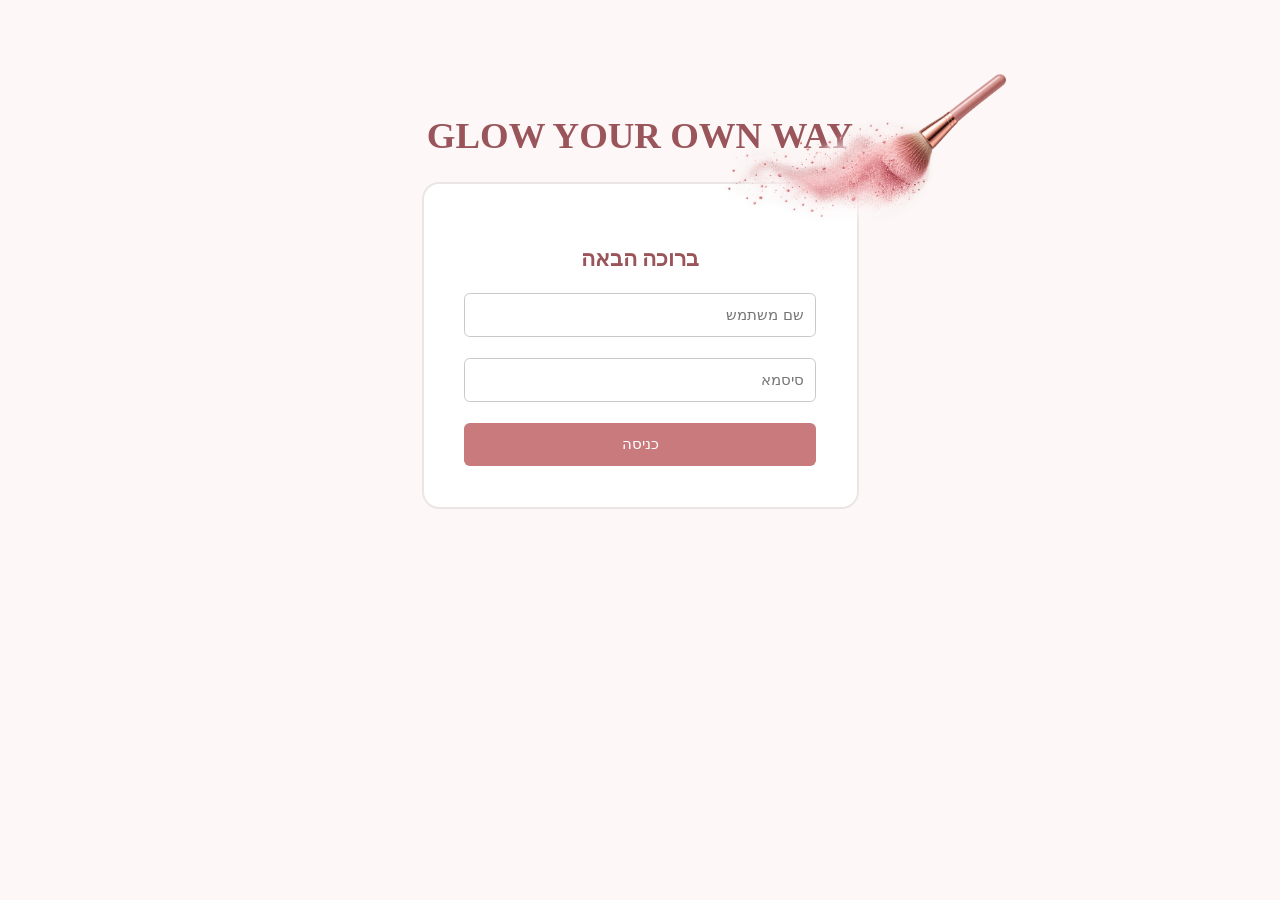
==== commit 335896b1: "change name of file" ====
--- a/index.html
+++ b/index.html
@@ -1,64 +1,26 @@
-<!DOCTYPE html>
-<html lang="he" dir="rtl">
-<head>
-  <meta charset="UTF-8">
-  <meta name="viewport" content="width=device-width, initial-scale=1">
-  <title>חנות האיפור</title>
-  <link rel="stylesheet" href="style.css">
-</head>
-<body>
- <!DOCTYPE html>
-<html lang="he">
-    <head>
-        <meta charset="UTF-8">
-        <title>Online shop</title>
-        <link rel="stylesheet" href="style.css">
-    </head>
+<html>
+ <head>
+<link rel="stylesheet" href="LogIn.css">
+ </head>
 
-    <body>
-        
-        <header class="top-header">
-            <div class="header-actions">
-            <h2 id="username"> שלום, מיכל </h2>
-            <a href="cart.html" class="cart-link">
-                <img src="cart-icon.png.JPG" alt="cart" class="cart-icon">
-            
-                <span id="cart-count">0</span>
+     <body>
+        <h1>GLOW YOUR OWN WAY</h1>
+      <img src="images/brush.png" alt="מברשת">
+<div id="container">
+    <h3>ברוכה הבאה</h3>
+      <div class="input">
+        <input type="text" id="username" placeholder="שם משתמש">
+    </div>
+    <br>
+ <div class="input">
+        <input type="password" id="password" placeholder="סיסמא" >
+    </div>
+    <br>
+     <div>
+         <button onclick=login() > כניסה</button>
+    </div>
+</div>
+  <script src="LogIn.js"></script>
+ </body>
 
-            </a>
-            </div>
-        </header>
-        <script src="data.js"></script>
-        <script src="products.js"></script>
-       
-    </body>
-   </html>
-   
-  <header id="top-bar"></header>
-
-  <!-- מסך הפתיחה: תופס את כל המסך בכניסה -->
-  <section class="hero">
-    <div class="hero-text">
-      <h1 lang="en" dir="ltr">Glow your<br>own way</h1>
-      <p>איפור עדין ונעים לכל יום.</p>
-      <a href="#categories" class="hero-btn">לקטגוריות</a>
-    </div>
-  </section>
-
-  <main>
-    <!-- הקטגוריות נוצרות אוטומטית מהמוצרים ב-data.js -->
-    <section id="categories">
-      <h2 class="section-title">קטגוריות</h2>
-      <div id="category-list" class="categories"></div>
-    </section>
-
-    <section id="shop">
-      <h2 class="section-title" id="shop-title">כל המוצרים</h2>
-      <div id="products" class="grid"></div>
-    </section>
-  </main>
-
-  <script src="data.js"></script>
-  <script src="catalog.js"></script>
-</body>
 </html>
--- a/LogIn.css
+++ b/LogIn.css
@@ -0,0 +1,64 @@
+div[id="container"]
+{
+border: 2px solid rgba(180, 150, 150, 0.25);
+border-radius: 15px;
+width: 380px;
+box-sizing: border-box;
+padding: 35px;
+background-color:white;
+}
+button
+{
+    width: 100%;
+    height: 38px;
+    background-color: #C97A7D;
+    border:none;
+    border-radius: 5px;
+    color: white;
+    text-align: center;
+    font-family: 'Franklin Gothic Medium', 'Arial Narrow', Arial, sans-serif;
+}
+input
+{
+    width: 100%;
+    height: 38px;
+    border: 1px solid rgb(205, 200, 200);
+border-radius: 5px;
+text-align: right;
+font-family: 'Franklin Gothic Medium', 'Arial Narrow', Arial, sans-serif;
+padding: 10px;
+}
+input:focus
+ {
+    border: 2px solid #C97A7D;
+    outline: none;
+}
+h3
+{
+    color: #9A555B;
+    text-align: center;
+    font-family: 'Frank Ruhl Libre', serif;
+}
+h1
+{
+ color: #9A555B;
+font-family: 'Playfair Display', serif;
+}
+body
+{
+    background-color:#FDF8F7;
+    display: flex;
+    flex-direction: column;
+    align-items: center;
+ padding-top: 70px;
+ zoom: 1.15;
+ 
+   
+}
+img
+{
+    width: 280px;
+    position: absolute;
+    top: 60px;
+    left: 54%;
+}
